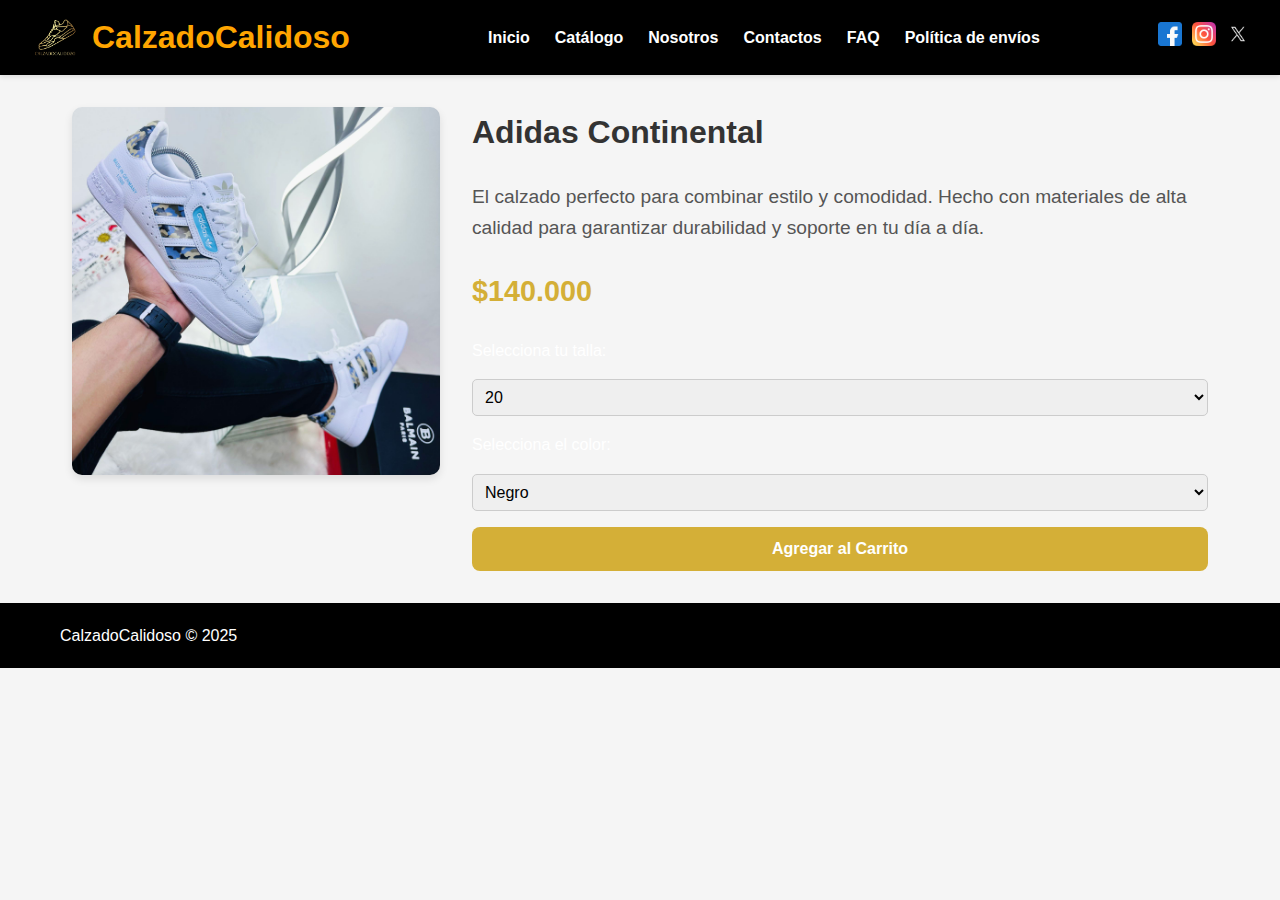
==== AdidasContinental.html @ f5aef83b "Add files via upload" ====
<!DOCTYPE html>
<html lang="es">
<head>
    <meta charset="UTF-8">
    <meta name="viewport" content="width=device-width, initial-scale=1.0">
    <title>Adidas Continental - Detalles del Producto</title>
    <link rel="stylesheet" href="estilos_pagina_principal.css">
    <link rel="stylesheet" href="estilos_catalogo.css">
    <style>
        .producto-detalle {
            display: flex;
            flex-wrap: wrap;
            gap: 2rem;
            padding: 2rem;
            max-width: 1200px;
            margin: 0 auto;
        }

        .producto-detalle .imagen {
            flex: 1;
            max-width: 500px;
        }

        .producto-detalle .imagen img {
            width: 100%;
            border-radius: 10px;
            box-shadow: 0 4px 8px rgba(0, 0, 0, 0.1);
        }

        .producto-detalle .info {
            flex: 2;
            display: flex;
            flex-direction: column;
            justify-content: center;
            gap: 1.5rem;
        }

        .producto-detalle .info h1 {
            font-size: 2rem;
            color: #333;
        }

        .producto-detalle .info p {
            font-size: 1.2rem;
            color: #555;
        }

        .producto-detalle .info .precio {
            font-size: 1.8rem;
            font-weight: bold;
            color: #d4af37;
        }

        .producto-detalle .info .botones {
            display: flex;
            flex-direction: column;
            gap: 1rem;
        }

        .producto-detalle .info .botones button {
            padding: 0.8rem 1.5rem;
            font-size: 1rem;
            font-weight: bold;
            color: white;
            background-color: #1E3A8A;
            border: none;
            border-radius: 8px;
            cursor: pointer;
            transition: background-color 0.3s ease;
        }

        .producto-detalle .info .botones button:hover {
            background-color: #142c71;
        }

        .producto-detalle .info .botones .carrito {
            background-color: #d4af37;
        }

        .producto-detalle .info .botones .carrito:hover {
            background-color: #c89e35;
        }

        .producto-detalle .info select {
            padding: 0.5rem;
            font-size: 1rem;
            border: 1px solid #ccc;
            border-radius: 5px;
        }
    </style>
</head>
<body>

<!-- Navbar -->
<header class="navbar">
    <div class="navbar-logo">
        <img src="logo.png" alt="Logo de la Tienda">
        <span>CalzadoCalidoso</span>
    </div>
    <ul class="navbar-menu">
        <li><a href="index.html">Inicio</a></li>
        <li><a href="catalogo.html">Catálogo</a></li>
        <li><a href="#">Nosotros</a></li>
        <li><a href="contacto.html">Contactos</a></li>
        <li><a href="#">FAQ</a></li>
        <li><a href="#">Política de envíos</a></li>
    </ul>
    <div class="navbar-icons">
        <a href="https://www.facebook.com/"><img src="facebook.png" alt="Facebook"></a>
        <a href="https://www.instagram.com/"><img src="instagram.png" alt="Instagram"></a>
        <a href="https://www.x.com/"><img src="X.png" alt="Twitter"></a>
    </div>
</header>

<!-- Detalles del Producto -->
<main>
    <section class="producto-detalle">
        <div class="imagen">
            <img src="AdidasContinental.jpeg" alt="Adidas Continental">
        </div>
        <div class="info">
            <h1>Adidas Continental</h1>
            <p>El calzado perfecto para combinar estilo y comodidad. Hecho con materiales de alta calidad para garantizar durabilidad y soporte en tu día a día.</p>
            <p class="precio">$140.000</p>

            <div class="botones">
                <label for="talla">Selecciona tu talla:</label>
                <select id="talla">
                    <option value="20">20</option>
                    <option value="22">22</option>
                    <option value="24">24</option>
                    <option value="26">26</option>
                    <option value="28">28</option>
                    <option value="30">30</option>
                    <option value="32">32</option>
                    <option value="34">34</option>
                    <option value="36">36</option>
                    <option value="38">38</option>
                    <option value="40">40</option>
                    <option value="42">42</option>
                </select>

                <label for="color">Selecciona el color:</label>
                <select id="color">
                    <option value="negro">Negro</option>
                    <option value="rojo">Rojo</option>
                    <option value="blanco">Blanco</option>
                </select>

                <button class="carrito">Agregar al Carrito</button>
            </div>
        </div>
    </section>
</main>

<!-- Footer -->
<footer>
    <div class="footer-container">
        <p>CalzadoCalidoso &copy; 2025</p>
    </div>
</footer>

</body>
</html>
---- estilos_pagina_principal.css ----
/* General Styles */
* {
    margin: 0;
    padding: 0;
    box-sizing: border-box;
}

body {
    font-family: 'Montserrat', sans-serif;
    line-height: 1.6;
    color: #333;
    background-color: #f5f5f5;
}

/* Navbar Styles */
.navbar {
    display: flex;
    justify-content: space-between;
    align-items: center;
    background-color: #000000;
    color: white;
    padding: 10px 20px;
}

.navbar-logo {
    display: flex;
    align-items: center;
    gap: 10px;
    font-size: 1.8em;
    font-weight: 600;
    color: white;
}

.navbar-logo img {
    width: 40px;
    height: 40px;
}

.navbar-logo span {
    color: orange;
}

.navbar-menu {
    list-style: none;
    display: flex;
    gap: 30px;
    margin-left: 20px;
}

.navbar-menu li a {
    text-decoration: none;
    color: white;
    font-weight: 600;
    transition: color 0.3s ease;
}

.navbar-menu li a:hover {
    color: orange;
}

.navbar-icons {
    display: flex;
    align-items: center;
    gap: 10px;
}

.navbar-icons img {
    width: 24px;
    height: 24px;
}

.cart-icon {
    position: relative;
}

.cart-count {
    position: absolute;
    top: -8px;
    right: -8px;
    background-color: red;
    color: white;
    font-size: 0.8em;
    font-weight: 600;
    width: 18px;
    height: 18px;
    border-radius: 50%;
    display: flex;
    justify-content: center;
    align-items: center;
}

/* Banner Styles con GIF de fondo */
.banner {
    background-image: url(banner-gif.gif); /* Cambia la ruta con la ubicación de tu GIF */
    background-size: cover; /* Asegura que el GIF cubra todo el área disponible del banner */
    background-position: center; /* Centra el GIF en el banner */
    height: 60vh; /* Puedes ajustar el tamaño del banner según lo necesites */
    display: flex;
    justify-content: center;
    align-items: center;
    text-align: center;
    color: white;
    padding: 20px;
    position: relative;
}

.banner::before {
    content: '';
    position: absolute;
    top: 0;
    left: 0;
    width: 100%;
    height: 100%;
    background: rgba(0, 0, 0, 0.5); /* Fondo oscuro para dar contraste al texto */
    z-index: 1;
}

.banner-content {
    position: relative;
    z-index: 2;
}

.banner h1 {
    font-size: 3em;
    margin-bottom: 20px;
}

.banner p {
    font-size: 1.2em;
    margin-bottom: 20px;
}

.banner .btn {
    display: inline-block;
    padding: 10px 20px;
    font-size: 1em;
    font-weight: 600;
    color: white;
    background-color: orange;
    border: none;
    border-radius: 5px;
    text-decoration: none;
    transition: background-color 0.3s ease;
}

.banner .btn:hover {
    background-color: red;
}

/* Barra de productos más vendidos */
.best-sellers {
    margin: 20px 0;
    padding: 20px;
    text-align: center;
    background-color: #f9f9f9; /* Fondo claro para la barra */
    border-radius: 10px;
    box-shadow: 0 4px 6px rgba(0, 0, 0, 0.1);
}

.best-sellers h2 {
    font-size: 2em;
    color: #333;
    margin-bottom: 20px;
}

/* Contenedor de los productos */
.product-slider {
    display: flex;
    gap: 20px;
    justify-content: flex-start;  /* Para alinear los productos al inicio */
    overflow-x: auto;
    padding: 10px 0;
    scroll-behavior: smooth; /* Suaviza el desplazamiento */
}

/* Producto individual */
.product-item {
    flex: 0 0 auto;
    width: 250px;  /* Aumentamos el tamaño */
    text-align: center;
    transition: transform 0.3s ease;
    background-color: #fff;  /* Fondo blanco para que destaque */
    border-radius: 10px;
    box-shadow: 0 4px 8px rgba(0, 0, 0, 0.1);
}

/* Imagen del producto */
.product-item img {
    width: 100%;
    height: 220px; /* Fija una altura para la imagen */
    object-fit: cover;  /* Ajusta la imagen para cubrir el contenedor sin distorsión */
    border-radius: 10px 10px 0 0;  /* Bordes redondeados arriba */
}

/* Texto del producto */
.product-item p {
    font-size: 1.1em;
    font-weight: bold;
    color: #333;
    margin-top: 10px;
}

.product-item:hover {
    transform: scale(1.05);  /* Efecto al pasar el mouse */
}

/* Barra de desplazamiento personalizada */
.product-slider::-webkit-scrollbar {
    height: 8px;
}

.product-slider::-webkit-scrollbar-thumb {
    background-color: #333;
    border-radius: 5px;
}

.product-slider::-webkit-scrollbar-track {
    background-color: #f0f0f0;
}


/* Estilo de la sección sobre la tienda */
.about-store {
    display: flex;
    justify-content: space-between;
    align-items: center;
    padding: 40px;
    background-color: #f5f5f5;
    margin-top: 30px;
}

.about-store-img img {
    width: 100%;
    max-width: 500px;
    height: auto;
    border-radius: 10px;
}

.about-store-text {
    max-width: 500px;
    margin-left: 30px;
}

.about-store-text h2 {
    font-size: 2.5em;
    color: #333;
    margin-bottom: 20px;
}

.about-store-text p {
    font-size: 1.1em;
    color: #555;
    line-height: 1.6;
}

/* Estilo de la sección del video (tipo Reel de Instagram) */
.store-video {
    text-align: center;
    padding: 40px;
    background-color: #fff;
    margin-top: 40px;
}

.store-video h2 {
    font-size: 2.5em;
    color: #333;
    margin-bottom: 20px;
}

.video-container iframe, 
.video-container video {
    width: 100%;
    max-width: 360px;  /* Tamaño máximo de ancho para mantener la relación 9:16 */
    height: 640px;     /* Altura adecuada para un video tipo Reel */
    border-radius: 10px;
}


/* Footer Styles */
footer {
    background-color: #000000;
    color: white;
    padding: 20px 0;
    text-align: center;
}

.footer-container {
    display: flex;
    flex-wrap: wrap;
    justify-content: space-between;
    align-items: center;
    max-width: 1200px;
    margin: 0 auto;
    padding: 0 20px;
}

.footer-logo {
    font-size: 1.5em;
    font-weight: 600;
    margin-bottom: 10px;
}

.footer-logo span {
    color: orange;
}

.footer-menu {
    list-style: none;
    display: flex;
    gap: 20px;
    flex-wrap: wrap;
}

.footer-menu li a {
    text-decoration: none;
    color: white;
    font-size: 0.9em;
    transition: color 0.3s ease;
}

.footer-menu li a:hover {
    color: orange;
}

.footer-contact {
    font-size: 0.9em;
}

.footer-socials a img {
    width: 24px;
    height: 24px;
    margin: 0 5px;
}
/* Catálogo */
.catalog {
    padding: 20px;
    text-align: center;
}

.filters {
    margin-bottom: 20px;
}

.filters label {
    margin-right: 10px;
}

.products {
    display: flex;
    justify-content: space-around;
    flex-wrap: wrap;
}

.product {
    width: 200px;
    margin: 15px;
    padding: 10px;
    background-color: #fff;
    border: 1px solid #ddd;
    text-align: center;
}

.product img {
    width: 100%;
    height: auto;
}

.add-to-cart {
    padding: 10px 15px;
    background-color: orange;
    color: white;
    border: none;
    cursor: pointer;
    margin-top: 10px;
}

.add-to-cart:hover {
    background-color: red;
}

/* Carrito */
.cart-container {
    position: fixed;
    top: 10px;
    right: 20px;
}

.cart-modal {
    position: fixed;
    top: 0;
    left: 0;
    width: 100%;
    height: 100%;
    background-color: rgba(0, 0, 0, 0.7);
    display: none;
    justify-content: center;
    align-items: center;
}

.cart-modal-content {
    background-color: white;
    padding: 20px;
    border-radius: 10px;
    text-align: center;
    position: relative;
    width: 80%;
    max-width: 500px;
}

.close {
    position: absolute;
    top: 10px;
    right: 10px;
    font-size: 30px;
    cursor: pointer;
}
/* Botón flotante del carrito */
.floating-cart {
    position: fixed;
    bottom: 20px;
    right: 20px;
    width: 60px;
    height: 60px;
    background-color: #f39c12;
    border-radius: 50%;
    box-shadow: 0 4px 8px rgba(0, 0, 0, 0.2);
    display: flex;
    align-items: center;
    justify-content: center;
    cursor: pointer;
    z-index: 1000;
}

.floating-cart img {
    width: 40px;
    height: 40px;
}

.floating-cart #cart-count {
    position: absolute;
    top: 5px;
    right: 5px;
    background-color: red;
    color: white;
    font-size: 12px;
    font-weight: bold;
    width: 20px;
    height: 20px;
    border-radius: 50%;
    display: flex;
    align-items: center;
    justify-content: center;
}

/* Contenedor del carrito */
.cart-container {
    position: fixed;
    bottom: 100px;
    right: 20px;
    width: 300px;
    background-color: white;
    border-radius: 8px;
    box-shadow: 0 4px 8px rgba(0, 0, 0, 0.2);
    z-index: 999;
    padding: 15px;
    display: flex;
    flex-direction: column;
    gap: 10px;
}

.cart-container.hidden {
    display: none;
}

.cart-container h2 {
    font-size: 18px;
    margin-bottom: 10px;
}

.cart-items {
    list-style: none;
    padding: 0;
    margin: 0;
    max-height: 200px;
    overflow-y: auto;
    border-top: 1px solid #ccc;
    border-bottom: 1px solid #ccc;
    padding-top: 10px;
    padding-bottom: 10px;
}

.cart-items li {
    display: flex;
    justify-content: space-between;
    margin-bottom: 8px;
    font-size: 14px;
}

.cart-total {
    font-size: 16px;
    font-weight: bold;
    text-align: right;
}

.btn {
    padding: 10px;
    background-color: #27ae60;
    color: white;
    border: none;
    border-radius: 5px;
    cursor: pointer;
    text-align: center;
}

.btn:hover {
    background-color: #219150;
}


/* Estilos para la página de contacto */
.contact-section {
    padding: 40px;
    background-color: #f5f5f5;
    margin-top: 30px;
}

.contact-container {
    max-width: 800px;
    margin: 0 auto;
    background-color: white;
    border-radius: 10px;
    padding: 20px;
    box-shadow: 0 4px 6px rgba(0, 0, 0, 0.1);
}

.contact-container h1 {
    font-size: 2.5em;
    color: #333;
    margin-bottom: 20px;
}

.contact-container p {
    font-size: 1.2em;
    color: #555;
    margin-bottom: 30px;
}

.contact-form .form-group {
    margin-bottom: 20px;
}

.contact-form label {
    display: block;
    font-size: 1em;
    color: #333;
    margin-bottom: 5px;
}

.contact-form input, .contact-form textarea {
    width: 100%;
    padding: 10px;
    font-size: 1em;
    border: 1px solid #ccc;
    border-radius: 5px;
}

.contact-form textarea {
    resize: vertical;
}

.contact-form button {
    padding: 10px 20px;
    background-color: orange;
    color: white;
    border: none;
    border-radius: 5px;
    cursor: pointer;
    font-size: 1.1em;
}

.contact-form button:hover {
    background-color: red;
}

/* Información de contacto */
.contact-info {
    margin-top: 40px;
    padding: 20px;
    background-color: #fff;
    border-radius: 10px;
    box-shadow: 0 4px 6px rgba(0, 0, 0, 0.1);
}

.contact-info h2 {
    font-size: 2em;
    color: #333;
    margin-bottom: 20px;
}

.contact-info ul {
    list-style: none;
    padding: 0;
}

.contact-info li {
    font-size: 1.1em;
    margin-bottom: 10px;
    color: #555;
}
---- estilos_catalogo.css ----
/* General Styles */
* {
    margin: 0;
    padding: 0;
    box-sizing: border-box;
}

body {
    font-family: 'Montserrat', sans-serif;
    background-color: #f5f5f5; /* Gris claro para el fondo */
    color: #ffffff; /* blanco para el texto */
    line-height: 1.6;
}

/* Navbar Styles */
.navbar {
    display: flex;
    justify-content: space-between;
    align-items: center;
    background-color: #000000; /* Negro para la barra de navegación */
    color: #fff;
    padding: 12px 30px; /* Más espacio para hacerlo más elegante */
    box-shadow: 0 2px 5px rgba(0, 0, 0, 0.1); /* Sombra suave para la navbar */
}

.navbar-logo {
    display: flex;
    align-items: center;
    gap: 12px;
    font-size: 2em;
    font-weight: 700; /* Negrita para el logo */
}

.navbar-logo img {
    width: 50px;
    height: 50px;
}

/* Navbar Menu */
.navbar-menu {
    display: flex;
    gap: 25px;
}

.navbar-menu a {
    color: #fff;
    text-decoration: none;
    font-weight: 600; /* Un poco más grueso para mayor claridad */
    transition: color 0.3s ease;
}

.navbar-menu a:hover {
    color: #FFA500; /* Naranja al pasar el cursor */
}

/* Floating Cart Styles */
.floating-cart {
    position: fixed;
    bottom: 20px;
    right: 20px;
    width: 65px; /* Un poco más grande para más visibilidad */
    height: 65px;
    background-color: #FFA500; /* Naranja para el carrito flotante */
    border-radius: 50%;
    box-shadow: 0 6px 15px rgba(0, 0, 0, 0.15); /* Sombra más suave */
    display: flex;
    align-items: center;
    justify-content: center;
    cursor: pointer;
    z-index: 1000;
    transition: transform 0.3s ease; /* Animación para un toque dinámico */
}

.floating-cart:hover {
    transform: scale(1.05); /* Efecto de aumentar el tamaño al pasar el cursor */
}

.floating-cart img {
    width: 45px;
    height: 45px;
}

.floating-cart #cart-count {
    position: absolute;
    top: 5px;
    right: 5px;
    background-color: red;
    color: white;
    font-size: 12px;
    font-weight: bold;
    width: 20px;
    height: 20px;
    border-radius: 50%;
    display: flex;
    align-items: center;
    justify-content: center;
}

/* Cart Container Styles */
.cart-container {
    position: fixed;
    bottom: 100px;
    right: 20px;
    width: 320px; /* Un poco más grande para más espacio */
    background-color: white;
    border-radius: 10px;
    box-shadow: 0 4px 12px rgba(0, 0, 0, 0.15); /* Sombra más difusa */
    z-index: 999;
    padding: 20px;
    display: none;
    flex-direction: column;
    gap: 15px;
    transition: all 0.3s ease;
}

.cart-container.hidden {
    display: none;
}

.cart-container h2 {
    font-size: 20px;
    margin-bottom: 12px;
    color: #000;
    font-weight: 700;
}

.cart-items {
    list-style: none;
    padding: 0;
    margin: 0;
    max-height: 200px;
    overflow-y: auto;
    border-top: 1px solid #e1e1e1;
    border-bottom: 1px solid #e1e1e1;
    padding-top: 12px;
    padding-bottom: 12px;
}

.cart-items li {
    display: flex;
    justify-content: space-between;
    margin-bottom: 10px;
    font-size: 15px;
}

.cart-total {
    font-size: 18px;
    font-weight: bold;
    text-align: right;
}

.btn {
    padding: 12px;
    background-color: #FFA500; /* Naranja */
    color: white;
    border: none;
    border-radius: 6px;
    cursor: pointer;
    text-align: center;
    font-size: 16px;
    transition: background-color 0.3s ease;
}

.btn:hover {
    background-color: #e68900; /* Naranja más oscuro al pasar el cursor */
}

/* Main Catalog Container */
.catalogo-container {
    display: flex;
    gap: 1.5rem;
    padding: 20px;
}

/* Filters */
.filtros {
    flex: 1;
    background: #020202;
    padding: 1.5rem;
    color: white;
    border-radius: 10px;
    box-shadow: 0 2px 5px rgba(0, 0, 0, 0.1); /* Sombra para darle profundidad */
}

.filtros h3 {
    font-size: 20px;
    border-bottom: 2px solid #444;
    padding-bottom: 0.6rem;
    margin-bottom: 1.2rem;
    font-weight: 600;
}

.filtros ul {
    list-style: none;
    padding: 0;
}

.filtros ul li {
    margin-bottom: 12px;
}

.filtro-precio {
    margin-top: 1.5rem;
}

.filtro-precio label {
    display: block;
    margin-bottom: 8px;
}

.filtro-precio .precio-inputs input {
    width: 45%;
    padding: 8px;
    margin-right: 5%;
    border: 1px solid #444;
    border-radius: 6px;
    background: #292929;
    color: white;
    transition: background 0.3s ease;
}

.filtro-precio .precio-inputs input:hover {
    background: #444444;
}

.aplicar-filtros {
    margin-top: 20px;
    background-color: #1E3A8A;
    color: white;
    padding: 12px;
    border: none;
    border-radius: 6px;
    cursor: pointer;
    font-size: 16px;
    transition: background-color 0.3s ease;
}

.aplicar-filtros:hover {
    background-color: #142c71;
}

/* Products Section */
.productos {
    flex: 3;
}

.productos h2 {
    font-size: 1.7rem;
    margin-bottom: 1.2rem;
    font-weight: 700;
}

.grid-productos {
    display: grid;
    grid-template-columns: repeat(auto-fit, minmax(250px, 1fr));
    gap: 2rem;
    padding: 20px;
}

.producto {
    background: #fff;
    padding: 1.2rem;
    border-radius: 10px;
    text-align: center;
    transition: transform 0.3s, box-shadow 0.3s;
    box-shadow: 0px 6px 12px rgba(0, 0, 0, 0.1);
    border: 1px solid #e1e1e1;
    cursor: pointer;
}

.producto:hover {
    transform: translateY(-8px);
    box-shadow: 0 6px 15px rgba(0, 0, 0, 0.15);
}

.producto img {
    max-width: 100%;
    border-radius: 10px;
    margin-bottom: 1.5rem;
}

.producto h4 {
    font-size: 18px;
    margin-bottom: 0.8rem;
    font-weight: 600;
    background-color: rgba(0, 0, 0, 0.6); /* Fondo oscuro semi-transparente */
    color: white; /* Texto blanco para contraste */
    padding: 8px;
    border-radius: 6px;
}

.producto p {
    color: #1E3A8A; /* Azul oscuro */
    font-weight: bold;
    margin-bottom: 1.2rem;
}

/* Estilos para los iconos de colores */
.product-icons {
    margin-top: 10px;
}

.color-icon {
    display: inline-block;
    width: 22px;
    height: 22px;
    border-radius: 50%;
    margin-right: 8px;
    cursor: pointer;
}

.available-sizes {
    font-size: 15px;
    color: #333333;
    margin-top: 12px;
}

/* Hacer toda la tarjeta clickeable */
.product-link {
    display: block;
    text-decoration: none;
    color: inherit;
}

.productos .producto {
    display: inline-block;
    width: 100%;
    margin-bottom: 1.8rem;
    text-align: center;
    background-color: #000000;
    padding: 22px;
    border-radius: 12px;
    box-shadow: 0 4px 10px rgba(0, 0, 0, 0.15);
    transition: all 0.3s ease;
    border: 1px solid #e1e1e1;
}

.productos .producto:hover {
    transform: translateY(-8px);
    box-shadow: 0 6px 15px rgba(0, 0, 0, 0.2);
}

.productos .producto img {
    width: 100%;
    height: auto;
    border-radius: 6px;
    margin-bottom: 12px;
}
/* Estilo del mensaje cuando no haya productos */
.no-products-message {
    background-color: #f8d7da;
    color: #721c24;
    padding: 10px;
    margin: 20px 0;
    border-radius: 5px;
    font-size: 16px;
    text-align: center;
}
/* Estilo para el mensaje de no productos */
.no-products-message {
    display: flex;
    flex-direction: column;
    align-items: center;
    justify-content: center;
    margin-top: 50px;
    padding: 20px;
    background-color: #f9f9f9;
    border: 2px dashed #ccc;
    border-radius: 10px;
    color: #555;
    text-align: center;
    font-family: 'Arial', sans-serif;
}

.no-results-image {
    width: 150px;
    height: auto;
    margin-bottom: 20px;
}

.no-results-text {
    font-size: 18px;
    margin-bottom: 15px;
    color: #333;
}

.reset-filters-btn {
    background-color: #ff6b6b;
    color: white;
    border: none;
    padding: 10px 20px;
    font-size: 16px;
    border-radius: 5px;
    cursor: pointer;
    transition: background-color 0.3s ease;
}

.reset-filters-btn:hover {
    background-color: #e55a5a;
}
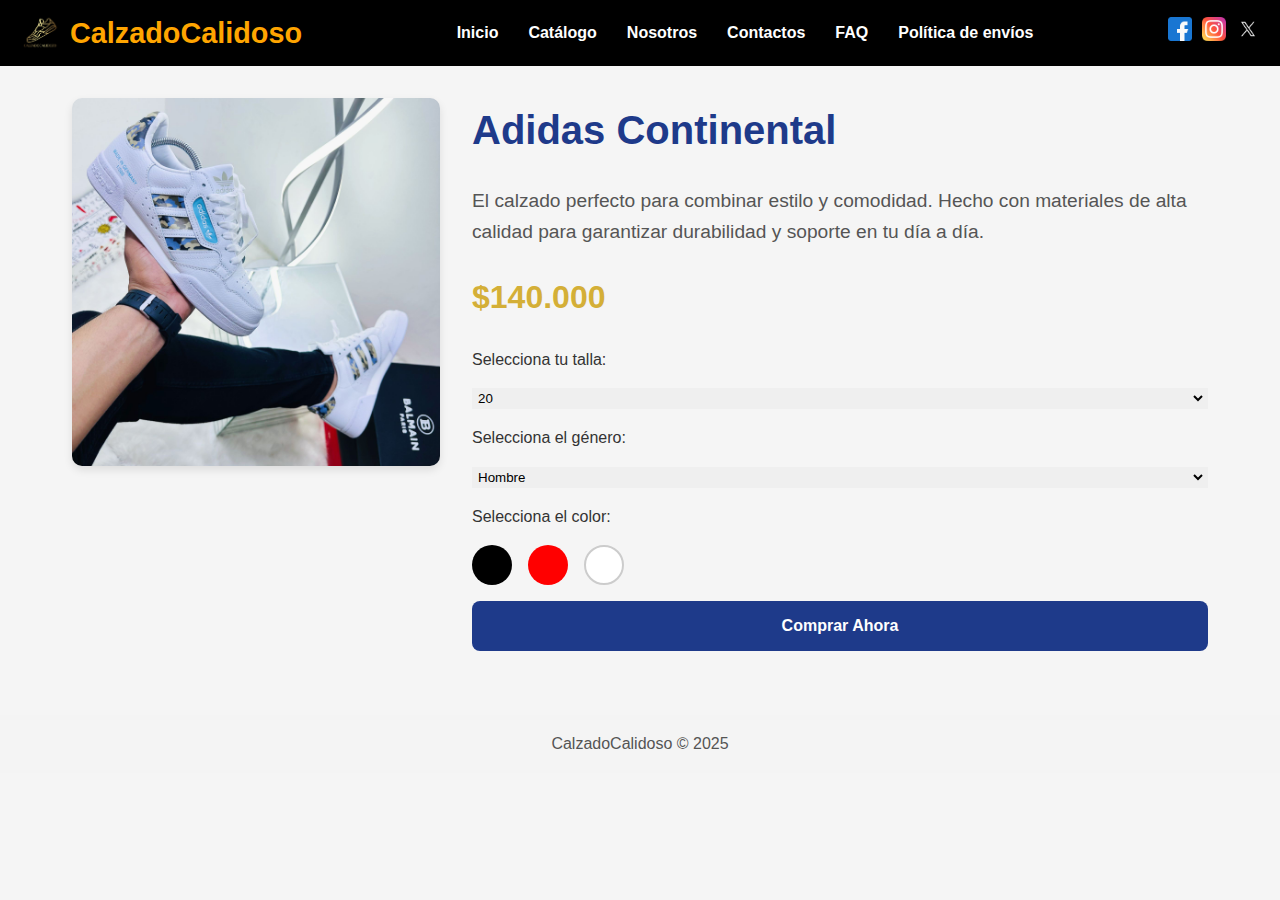
==== commit 31028276: "Update AdidasContinental.html" ====
--- a/AdidasContinental.html
+++ b/AdidasContinental.html
@@ -5,8 +5,8 @@
     <meta name="viewport" content="width=device-width, initial-scale=1.0">
     <title>Adidas Continental - Detalles del Producto</title>
     <link rel="stylesheet" href="estilos_pagina_principal.css">
-    <link rel="stylesheet" href="estilos_catalogo.css">
     <style>
+        /* Diseño principal del producto */
         .producto-detalle {
             display: flex;
             flex-wrap: wrap;
@@ -36,17 +36,18 @@
         }
 
         .producto-detalle .info h1 {
-            font-size: 2rem;
-            color: #333;
+            font-size: 2.5rem;
+            color: #1E3A8A;
         }
 
         .producto-detalle .info p {
             font-size: 1.2rem;
             color: #555;
+            line-height: 1.6;
         }
 
         .producto-detalle .info .precio {
-            font-size: 1.8rem;
+            font-size: 2rem;
             font-weight: bold;
             color: #d4af37;
         }
@@ -58,7 +59,7 @@
         }
 
         .producto-detalle .info .botones button {
-            padding: 0.8rem 1.5rem;
+            padding: 1rem 1.5rem;
             font-size: 1rem;
             font-weight: bold;
             color: white;
@@ -73,21 +74,92 @@
             background-color: #142c71;
         }
 
-        .producto-detalle .info .botones .carrito {
-            background-color: #d4af37;
-        }
-
-        .producto-detalle .info .botones .carrito:hover {
-            background-color: #c89e35;
-        }
-
-        .producto-detalle .info select {
-            padding: 0.5rem;
-            font-size: 1rem;
-            border: 1px solid #ccc;
-            border-radius: 5px;
+        /* Estilo uniforme de selección */
+        .producto-detalle .info select,
+        .color-options .color {
+            border: 2px solid transparent;
+            transition: border-color 0.3s ease, box-shadow 0.3s ease;
+        }
+
+        .producto-detalle .info select.selected,
+        .color-options .color.selected {
+            border-color: #1E3A8A;
+            box-shadow: 0 0 8px rgba(30, 58, 138, 0.5);
+        }
+
+        .color-options {
+            display: flex;
+            gap: 1rem;
+        }
+
+        .color-options .color {
+            width: 40px;
+            height: 40px;
+            border-radius: 50%;
+            cursor: pointer;
+        }
+
+        .color-options .color[data-color="blanco"] {
+            background-color: white;
+            border: 2px solid #ccc;
+            position: relative;
+        }
+
+        .color-options .color[data-color="blanco"]::after {
+            content: "";
+            position: absolute;
+            top: 50%;
+            left: 50%;
+            transform: translate(-50%, -50%);
+            width: 30px;
+            height: 30px;
+            background-color: #666;
+            border-radius: 50%;
+            z-index: -1;
+        }
+
+        footer {
+            text-align: center;
+            padding: 1rem;
+            background-color: #f4f4f4;
+            color: #555;
+            margin-top: 2rem;
+        }
+
+        footer p {
+            margin: 0;
         }
     </style>
+    <script>
+        document.addEventListener("DOMContentLoaded", () => {
+            // Función básica para simular agregar al carrito
+            const comprarBtn = document.querySelector("button");
+            comprarBtn.addEventListener("click", () => {
+                const talla = document.getElementById("talla").value;
+                const color = document.querySelector(".color.selected")?.dataset.color || "sin seleccionar";
+                const genero = document.getElementById("genero").value;
+                alert(`Producto agregado:\nTalla: ${talla}\nColor: ${color}\nGénero: ${genero}`);
+            });
+
+            // Selección de color con contorno uniforme
+            const colores = document.querySelectorAll(".color");
+            colores.forEach(color => {
+                color.addEventListener("click", () => {
+                    colores.forEach(c => c.classList.remove("selected"));
+                    color.classList.add("selected");
+                });
+            });
+
+            // Selección de talla y género con contorno uniforme
+            const selects = document.querySelectorAll("select");
+            selects.forEach(select => {
+                select.addEventListener("change", () => {
+                    selects.forEach(s => s.classList.remove("selected"));
+                    select.classList.add("selected");
+                });
+            });
+        });
+    </script>
 </head>
 <body>
 
@@ -112,6 +184,7 @@
     </div>
 </header>
 
+
 <!-- Detalles del Producto -->
 <main>
     <section class="producto-detalle">
@@ -140,14 +213,20 @@
                     <option value="42">42</option>
                 </select>
 
+                <label for="genero">Selecciona el género:</label>
+                <select id="genero">
+                    <option value="hombre">Hombre</option>
+                    <option value="mujer">Mujer</option>
+                </select>
+
                 <label for="color">Selecciona el color:</label>
-                <select id="color">
-                    <option value="negro">Negro</option>
-                    <option value="rojo">Rojo</option>
-                    <option value="blanco">Blanco</option>
-                </select>
-
-                <button class="carrito">Agregar al Carrito</button>
+                <div class="color-options">
+                    <div class="color" data-color="negro" style="background-color: black;"></div>
+                    <div class="color" data-color="rojo" style="background-color: red;"></div>
+                    <div class="color" data-color="blanco" style="background-color: white;"></div>
+                </div>
+
+                <button>Comprar Ahora</button>
             </div>
         </div>
     </section>
@@ -155,9 +234,7 @@
 
 <!-- Footer -->
 <footer>
-    <div class="footer-container">
-        <p>CalzadoCalidoso &copy; 2025</p>
-    </div>
+    <p>CalzadoCalidoso &copy; 2025</p>
 </footer>
 
 </body>
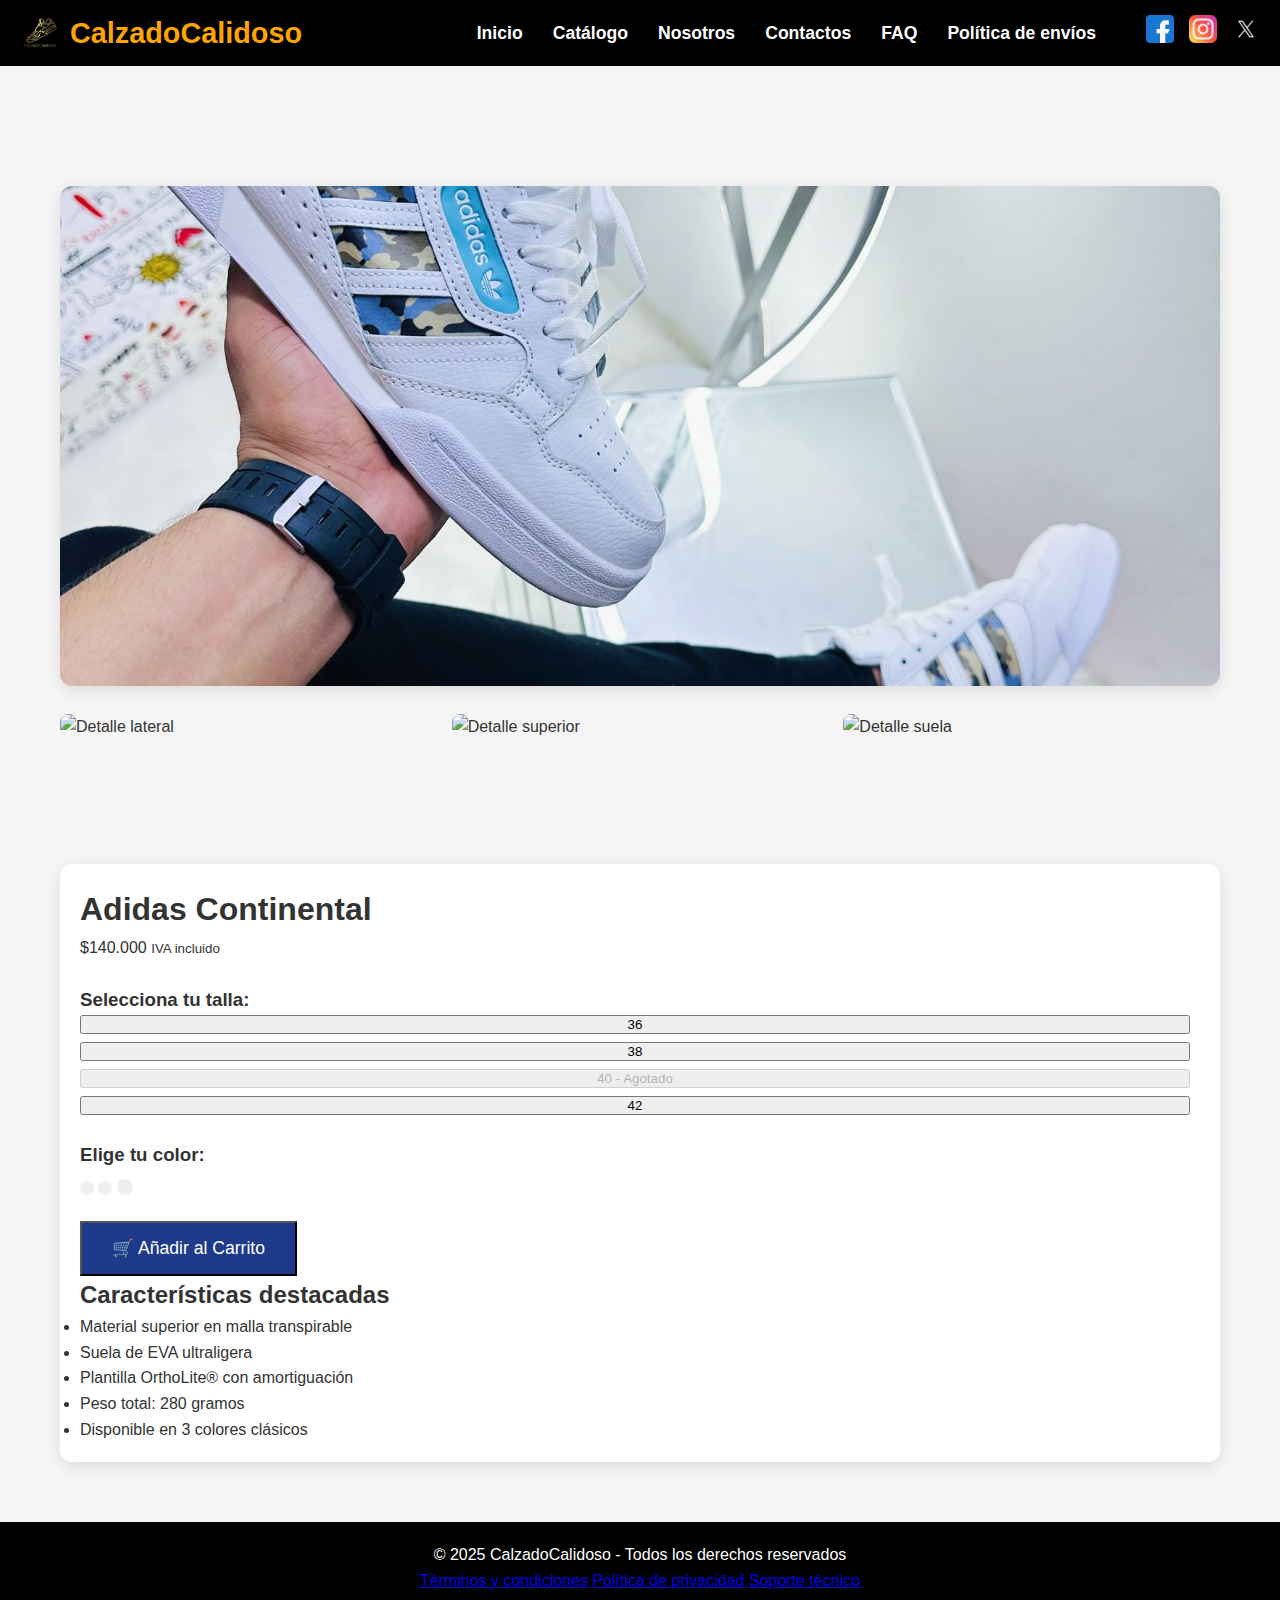
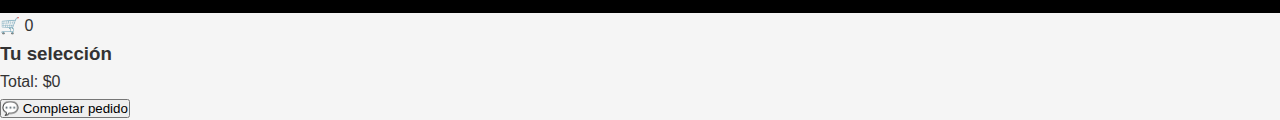
==== commit edd4fd3f: "Update AdidasContinental.html" ====
--- a/AdidasContinental.html
+++ b/AdidasContinental.html
@@ -5,237 +5,232 @@
     <meta name="viewport" content="width=device-width, initial-scale=1.0">
     <title>Adidas Continental - Detalles del Producto</title>
     <link rel="stylesheet" href="estilos_pagina_principal.css">
+    <link rel="stylesheet" href="estilos_catalogo.css">
     <style>
-        /* Diseño principal del producto */
+        /* Estilos adicionales específicos para esta página */
         .producto-detalle {
-            display: flex;
-            flex-wrap: wrap;
-            gap: 2rem;
-            padding: 2rem;
+            margin: 100px auto 40px;
             max-width: 1200px;
-            margin: 0 auto;
-        }
-
-        .producto-detalle .imagen {
-            flex: 1;
-            max-width: 500px;
-        }
-
-        .producto-detalle .imagen img {
+            padding: 20px;
+        }
+
+        .producto-galeria {
+            display: grid;
+            gap: 20px;
+        }
+
+        .imagen-principal img {
             width: 100%;
-            border-radius: 10px;
-            box-shadow: 0 4px 8px rgba(0, 0, 0, 0.1);
-        }
-
-        .producto-detalle .info {
-            flex: 2;
+            height: 500px;
+            object-fit: cover;
+            border-radius: 12px;
+            box-shadow: 0 4px 15px rgba(0,0,0,0.1);
+        }
+
+        .thumbnails {
+            display: grid;
+            grid-template-columns: repeat(3, 1fr);
+            gap: 15px;
+        }
+
+        .thumbnails img {
+            width: 100%;
+            height: 120px;
+            object-fit: cover;
+            border-radius: 8px;
+            cursor: pointer;
+            transition: transform 0.3s ease;
+        }
+
+        .thumbnails img:hover {
+            transform: scale(1.05);
+        }
+
+        .producto-info {
+            margin-top: 30px;
+            padding: 20px;
+            background: #ffffff;
+            border-radius: 12px;
+            box-shadow: 0 4px 15px rgba(0,0,0,0.1);
+        }
+
+        .selectores {
+            display: grid;
+            gap: 25px;
+            margin: 25px 0;
+        }
+
+        .talla-lista {
             display: flex;
             flex-direction: column;
-            justify-content: center;
-            gap: 1.5rem;
-        }
-
-        .producto-detalle .info h1 {
-            font-size: 2.5rem;
-            color: #1E3A8A;
-        }
-
-        .producto-detalle .info p {
-            font-size: 1.2rem;
-            color: #555;
-            line-height: 1.6;
-        }
-
-        .producto-detalle .info .precio {
-            font-size: 2rem;
-            font-weight: bold;
-            color: #d4af37;
-        }
-
-        .producto-detalle .info .botones {
-            display: flex;
-            flex-direction: column;
-            gap: 1rem;
-        }
-
-        .producto-detalle .info .botones button {
-            padding: 1rem 1.5rem;
-            font-size: 1rem;
-            font-weight: bold;
+            gap: 8px;
+            max-height: 250px;
+            overflow-y: auto;
+            padding-right: 10px;
+        }
+
+        .color-btn {
+            padding: 5px;
+            border: 2px solid transparent;
+            border-radius: 50%;
+            transition: all 0.3s ease;
+        }
+
+        .color-btn.selected {
+            border-color: #1E3A8A;
+            transform: scale(1.1);
+        }
+
+        .btn-carrito {
+            background: #1E3A8A;
             color: white;
-            background-color: #1E3A8A;
-            border: none;
-            border-radius: 8px;
-            cursor: pointer;
-            transition: background-color 0.3s ease;
-        }
-
-        .producto-detalle .info .botones button:hover {
-            background-color: #142c71;
-        }
-
-        /* Estilo uniforme de selección */
-        .producto-detalle .info select,
-        .color-options .color {
-            border: 2px solid transparent;
-            transition: border-color 0.3s ease, box-shadow 0.3s ease;
-        }
-
-        .producto-detalle .info select.selected,
-        .color-options .color.selected {
-            border-color: #1E3A8A;
-            box-shadow: 0 0 8px rgba(30, 58, 138, 0.5);
-        }
-
-        .color-options {
-            display: flex;
-            gap: 1rem;
-        }
-
-        .color-options .color {
-            width: 40px;
-            height: 40px;
-            border-radius: 50%;
-            cursor: pointer;
-        }
-
-        .color-options .color[data-color="blanco"] {
-            background-color: white;
-            border: 2px solid #ccc;
-            position: relative;
-        }
-
-        .color-options .color[data-color="blanco"]::after {
-            content: "";
-            position: absolute;
-            top: 50%;
-            left: 50%;
-            transform: translate(-50%, -50%);
-            width: 30px;
-            height: 30px;
-            background-color: #666;
-            border-radius: 50%;
-            z-index: -1;
-        }
-
-        footer {
-            text-align: center;
-            padding: 1rem;
-            background-color: #f4f4f4;
-            color: #555;
-            margin-top: 2rem;
-        }
-
-        footer p {
-            margin: 0;
+            padding: 15px 30px;
+            font-size: 1.1em;
+        }
+
+        .btn-carrito:hover {
+            background: #142c71;
         }
     </style>
-    <script>
-        document.addEventListener("DOMContentLoaded", () => {
-            // Función básica para simular agregar al carrito
-            const comprarBtn = document.querySelector("button");
-            comprarBtn.addEventListener("click", () => {
-                const talla = document.getElementById("talla").value;
-                const color = document.querySelector(".color.selected")?.dataset.color || "sin seleccionar";
-                const genero = document.getElementById("genero").value;
-                alert(`Producto agregado:\nTalla: ${talla}\nColor: ${color}\nGénero: ${genero}`);
-            });
-
-            // Selección de color con contorno uniforme
-            const colores = document.querySelectorAll(".color");
-            colores.forEach(color => {
-                color.addEventListener("click", () => {
-                    colores.forEach(c => c.classList.remove("selected"));
-                    color.classList.add("selected");
-                });
-            });
-
-            // Selección de talla y género con contorno uniforme
-            const selects = document.querySelectorAll("select");
-            selects.forEach(select => {
-                select.addEventListener("change", () => {
-                    selects.forEach(s => s.classList.remove("selected"));
-                    select.classList.add("selected");
-                });
-            });
-        });
-    </script>
 </head>
 <body>
 
-<!-- Navbar -->
+<!-- Navbar Actualizado -->
 <header class="navbar">
     <div class="navbar-logo">
-        <img src="logo.png" alt="Logo de la Tienda">
+        <img src="logo.png" alt="Logo CalzadoCalidoso">
         <span>CalzadoCalidoso</span>
     </div>
-    <ul class="navbar-menu">
+
+    <ul class="navbar-menu" id="navbar-menu">
         <li><a href="index.html">Inicio</a></li>
         <li><a href="catalogo.html">Catálogo</a></li>
         <li><a href="#">Nosotros</a></li>
         <li><a href="contacto.html">Contactos</a></li>
         <li><a href="#">FAQ</a></li>
         <li><a href="#">Política de envíos</a></li>
+        <li class="social-icons">
+            <a href="https://www.facebook.com/"><img src="facebook.png" alt="Facebook"></a>
+            <a href="https://www.instagram.com/"><img src="instagram.png" alt="Instagram"></a>
+            <a href="https://www.x.com/"><img src="X.png" alt="Twitter"></a>
+        </li>
     </ul>
-    <div class="navbar-icons">
-        <a href="https://www.facebook.com/"><img src="facebook.png" alt="Facebook"></a>
-        <a href="https://www.instagram.com/"><img src="instagram.png" alt="Instagram"></a>
-        <a href="https://www.x.com/"><img src="X.png" alt="Twitter"></a>
+
+    <div class="navbar-hamburger" id="hamburger-icon">
+        <div class="bar"></div>
+        <div class="bar"></div>
+        <div class="bar"></div>
     </div>
 </header>
 
-
-<!-- Detalles del Producto -->
-<main>
-    <section class="producto-detalle">
-        <div class="imagen">
+<!-- Contenido Principal -->
+<main class="producto-detalle">
+    <section class="producto-galeria">
+        <div class="imagen-principal">
             <img src="AdidasContinental.jpeg" alt="Adidas Continental">
         </div>
-        <div class="info">
-            <h1>Adidas Continental</h1>
-            <p>El calzado perfecto para combinar estilo y comodidad. Hecho con materiales de alta calidad para garantizar durabilidad y soporte en tu día a día.</p>
-            <p class="precio">$140.000</p>
-
-            <div class="botones">
-                <label for="talla">Selecciona tu talla:</label>
-                <select id="talla">
-                    <option value="20">20</option>
-                    <option value="22">22</option>
-                    <option value="24">24</option>
-                    <option value="26">26</option>
-                    <option value="28">28</option>
-                    <option value="30">30</option>
-                    <option value="32">32</option>
-                    <option value="34">34</option>
-                    <option value="36">36</option>
-                    <option value="38">38</option>
-                    <option value="40">40</option>
-                    <option value="42">42</option>
-                </select>
-
-                <label for="genero">Selecciona el género:</label>
-                <select id="genero">
-                    <option value="hombre">Hombre</option>
-                    <option value="mujer">Mujer</option>
-                </select>
-
-                <label for="color">Selecciona el color:</label>
-                <div class="color-options">
-                    <div class="color" data-color="negro" style="background-color: black;"></div>
-                    <div class="color" data-color="rojo" style="background-color: red;"></div>
-                    <div class="color" data-color="blanco" style="background-color: white;"></div>
+        <div class="thumbnails">
+            <img src="detalle1.jpg" alt="Detalle lateral">
+            <img src="detalle2.jpg" alt="Detalle superior">
+            <img src="detalle3.jpg" alt="Detalle suela">
+        </div>
+    </section>
+
+    <section class="producto-info">
+        <h1>Adidas Continental</h1>
+        <div class="precio">
+            <span>$140.000</span>
+            <small>IVA incluido</small>
+        </div>
+
+        <div class="selectores">
+            <div class="talla-selector">
+                <h3>Selecciona tu talla:</h3>
+                <div class="talla-lista">
+                    <button class="talla-item" data-talla="36">36</button>
+                    <button class="talla-item" data-talla="38">38</button>
+                    <button class="talla-item" data-talla="40" disabled>40 - Agotado</button>
+                    <button class="talla-item" data-talla="42">42</button>
                 </div>
-
-                <button>Comprar Ahora</button>
             </div>
-        </div>
+
+            <div class="color-selector">
+                <h3>Elige tu color:</h3>
+                <div class="colores">
+                    <button class="color-btn" data-color="negro">
+                        <div class="color-circle" style="background: #000"></div>
+                    </button>
+                    <button class="color-btn" data-color="rojo">
+                        <div class="color-circle" style="background: #FF0000"></div>
+                    </button>
+                    <button class="color-btn" data-color="blanco">
+                        <div class="color-circle" style="background: #FFF; border: 1px solid #eee"></div>
+                    </button>
+                </div>
+            </div>
+        </div>
+
+        <button class="btn-carrito" onclick="addToCart('Adidas Continental', 140000)">
+            🛒 Añadir al Carrito
+        </button>
+
+        <article class="descripcion">
+            <h2>Características destacadas</h2>
+            <ul>
+                <li>Material superior en malla transpirable</li>
+                <li>Suela de EVA ultraligera</li>
+                <li>Plantilla OrthoLite® con amortiguación</li>
+                <li>Peso total: 280 gramos</li>
+                <li>Disponible en 3 colores clásicos</li>
+            </ul>
+        </article>
     </section>
 </main>
 
-<!-- Footer -->
-<footer>
-    <p>CalzadoCalidoso &copy; 2025</p>
+<footer class="site-footer">
+    <div class="footer-content">
+        <p>© 2025 CalzadoCalidoso - Todos los derechos reservados</p>
+        <nav>
+            <a href="#">Términos y condiciones</a>
+            <a href="#">Política de privacidad</a>
+            <a href="#">Soporte técnico</a>
+        </nav>
+    </div>
 </footer>
 
+<!-- Carrito Flotante -->
+<div class="carrito-flotante">
+    <div class="carrito-icono" onclick="toggleCarrito()">
+        🛒
+        <span class="carrito-contador">0</span>
+    </div>
+    
+    <div class="carrito-contenido">
+        <h3>Tu selección</h3>
+        <div class="carrito-items"></div>
+        <div class="carrito-total">
+            Total: $<span>0</span>
+        </div>
+        <button class="btn-comprar" onclick="finalizarCompra()">💬 Completar pedido</button>
+    </div>
+</div>
+
+<script src="scripts.js"></script>
+<script>
+    // Inicialización de selectores
+    document.querySelectorAll('.talla-item:not([disabled])').forEach(btn => {
+        btn.addEventListener('click', function() {
+            document.querySelectorAll('.talla-item').forEach(t => t.classList.remove('selected'));
+            this.classList.add('selected');
+        });
+    });
+
+    document.querySelectorAll('.color-btn').forEach(btn => {
+        btn.addEventListener('click', function() {
+            document.querySelectorAll('.color-btn').forEach(c => c.classList.remove('selected'));
+            this.classList.add('selected');
+        });
+    });
+</script>
 </body>
 </html>
--- a/estilos_pagina_principal.css
+++ b/estilos_pagina_principal.css
@@ -1,4 +1,4 @@
-/* General Styles */
+/* Reset */
 * {
     margin: 0;
     padding: 0;
@@ -12,7 +12,7 @@
     background-color: #f5f5f5;
 }
 
-/* Navbar Styles */
+/* Navbar */
 .navbar {
     display: flex;
     justify-content: space-between;
@@ -40,17 +40,20 @@
     color: orange;
 }
 
+/* Menú de navegación (PC) */
 .navbar-menu {
     list-style: none;
     display: flex;
     gap: 30px;
     margin-left: 20px;
+    align-items: center; /* Centra verticalmente los elementos del menú */
 }
 
 .navbar-menu li a {
     text-decoration: none;
     color: white;
     font-weight: 600;
+    font-size: 1.1em; /* Agrandar el texto del menú en PC */
     transition: color 0.3s ease;
 }
 
@@ -58,43 +61,88 @@
     color: orange;
 }
 
-.navbar-icons {
-    display: flex;
-    align-items: center;
-    gap: 10px;
-}
-
-.navbar-icons img {
-    width: 24px;
-    height: 24px;
-}
-
-.cart-icon {
-    position: relative;
-}
-
-.cart-count {
-    position: absolute;
-    top: -8px;
-    right: -8px;
-    background-color: red;
-    color: white;
-    font-size: 0.8em;
-    font-weight: 600;
-    width: 18px;
-    height: 18px;
-    border-radius: 50%;
-    display: flex;
-    justify-content: center;
-    align-items: center;
-}
-
-/* Banner Styles con GIF de fondo */
+/* Íconos de redes sociales (PC) */
+.navbar-menu .social-icons {
+    display: flex;
+    gap: 15px;
+    margin-left: 20px; /* Mover ligeramente a la izquierda */
+}
+
+.navbar-menu .social-icons a {
+    display: inline-block;
+    transition: transform 0.3s ease;
+}
+
+.navbar-menu .social-icons a:hover {
+    transform: scale(1.1); /* Efecto de escala al pasar el mouse */
+}
+
+.navbar-menu .social-icons img {
+    width: 28px; /* Agrandar los íconos en PC */
+    height: 28px;
+}
+
+/* Estilos del ícono de hamburguesa */
+.navbar-hamburger {
+    display: none; /* Ocultar en pantallas grandes */
+    cursor: pointer;
+    flex-direction: column;
+    gap: 5px;
+}
+
+.navbar-hamburger .bar {
+    width: 30px;
+    height: 4px;
+    background-color: white;
+    border-radius: 5px;
+}
+
+/* Estilos para pantallas pequeñas (Tablet y móviles) */
+@media (max-width: 1024px) {
+    .navbar-hamburger {
+        display: flex; /* Mostrar el ícono de hamburguesa en Tablet y móviles */
+    }
+
+    .navbar-menu {
+        display: none; /* Ocultar el menú por defecto en Tablet y móviles */
+        flex-direction: column;
+        gap: 10px;
+        position: absolute;
+        top: 70px; /* Ajusta según la altura de tu navbar */
+        right: 10px;
+        background-color: rgba(0, 0, 0, 0.9); /* Fondo semi-transparente */
+        width: 200px; /* Ancho del menú */
+        padding: 15px;
+        border-radius: 5px;
+        box-shadow: 0 4px 6px rgba(0, 0, 0, 0.3);
+        z-index: 1000; /* Asegura que el menú esté por encima de otros elementos */
+    }
+
+    .navbar-menu.active {
+        display: flex; /* Mostrar el menú cuando tiene la clase 'active' */
+    }
+
+    .navbar-menu li a {
+        font-size: 1em; /* Tamaño de fuente para Tablet y móviles */
+    }
+
+    .navbar-menu .social-icons {
+        gap: 10px; /* Reduce el espacio entre íconos en móviles */
+        margin-left: 0; /* Eliminar el margen izquierdo en móviles */
+    }
+
+    .navbar-menu .social-icons img {
+        width: 24px; /* Tamaño de los íconos en móviles */
+        height: 24px;
+    }
+}
+
+/* Banner */
 .banner {
-    background-image: url(banner-gif.gif); /* Cambia la ruta con la ubicación de tu GIF */
-    background-size: cover; /* Asegura que el GIF cubra todo el área disponible del banner */
-    background-position: center; /* Centra el GIF en el banner */
-    height: 60vh; /* Puedes ajustar el tamaño del banner según lo necesites */
+    background-image: url(banner-gif.gif);
+    background-size: cover;
+    background-position: center;
+    height: 60vh;
     display: flex;
     justify-content: center;
     align-items: center;
@@ -111,7 +159,7 @@
     left: 0;
     width: 100%;
     height: 100%;
-    background: rgba(0, 0, 0, 0.5); /* Fondo oscuro para dar contraste al texto */
+    background: rgba(0, 0, 0, 0.5);
     z-index: 1;
 }
 
@@ -147,12 +195,38 @@
     background-color: red;
 }
 
-/* Barra de productos más vendidos */
+/* Ajustes del Banner para móviles */
+@media (max-width: 768px) {
+    .banner h1 {
+        font-size: 2em; /* Reduce el tamaño del título en móviles */
+    }
+
+    .banner p {
+        font-size: 1em; /* Reduce el tamaño del texto en móviles */
+    }
+
+    .banner .btn {
+        padding: 8px 16px; /* Reduce el tamaño del botón */
+        font-size: 0.9em;
+    }
+}
+
+@media (max-width: 480px) {
+    .banner h1 {
+        font-size: 1.8em; /* Reduce aún más el tamaño del título */
+    }
+
+    .banner p {
+        font-size: 0.9em; /* Reduce aún más el tamaño del texto */
+    }
+}
+
+/* Best Sellers */
 .best-sellers {
     margin: 20px 0;
     padding: 20px;
     text-align: center;
-    background-color: #f9f9f9; /* Fondo claro para la barra */
+    background-color: #f9f9f9;
     border-radius: 10px;
     box-shadow: 0 4px 6px rgba(0, 0, 0, 0.1);
 }
@@ -163,36 +237,33 @@
     margin-bottom: 20px;
 }
 
-/* Contenedor de los productos */
 .product-slider {
     display: flex;
     gap: 20px;
-    justify-content: flex-start;  /* Para alinear los productos al inicio */
+    justify-content: flex-start;
     overflow-x: auto;
     padding: 10px 0;
-    scroll-behavior: smooth; /* Suaviza el desplazamiento */
-}
-
-/* Producto individual */
+    scroll-behavior: smooth;
+}
+
+/* Product Item */
 .product-item {
     flex: 0 0 auto;
-    width: 250px;  /* Aumentamos el tamaño */
+    width: 250px;
     text-align: center;
     transition: transform 0.3s ease;
-    background-color: #fff;  /* Fondo blanco para que destaque */
+    background-color: #fff;
     border-radius: 10px;
     box-shadow: 0 4px 8px rgba(0, 0, 0, 0.1);
 }
 
-/* Imagen del producto */
 .product-item img {
     width: 100%;
-    height: 220px; /* Fija una altura para la imagen */
-    object-fit: cover;  /* Ajusta la imagen para cubrir el contenedor sin distorsión */
-    border-radius: 10px 10px 0 0;  /* Bordes redondeados arriba */
-}
-
-/* Texto del producto */
+    height: 220px;
+    object-fit: cover;
+    border-radius: 10px 10px 0 0;
+}
+
 .product-item p {
     font-size: 1.1em;
     font-weight: bold;
@@ -201,27 +272,32 @@
 }
 
 .product-item:hover {
-    transform: scale(1.05);  /* Efecto al pasar el mouse */
-}
-
-/* Barra de desplazamiento personalizada */
-.product-slider::-webkit-scrollbar {
-    height: 8px;
-}
-
-.product-slider::-webkit-scrollbar-thumb {
-    background-color: #333;
-    border-radius: 5px;
-}
-
-.product-slider::-webkit-scrollbar-track {
-    background-color: #f0f0f0;
-}
-
-
-/* Estilo de la sección sobre la tienda */
+    transform: scale(1.05);
+}
+
+/* Ajustes del Product Slider para móviles */
+@media (max-width: 768px) {
+    .product-slider {
+        gap: 10px; /* Reduce el espacio entre productos */
+    }
+
+    .product-item {
+        width: 150px; /* Reduce el ancho de los productos */
+    }
+
+    .product-item img {
+        height: 150px; /* Reduce la altura de las imágenes */
+    }
+
+    .product-item p {
+        font-size: 0.9em; /* Reduce el tamaño de la fuente */
+    }
+}
+
+/* Sección sobre la tienda */
 .about-store {
     display: flex;
+    flex-wrap: wrap;
     justify-content: space-between;
     align-items: center;
     padding: 40px;
@@ -229,16 +305,21 @@
     margin-top: 30px;
 }
 
+.about-store-img {
+    flex: 1; /* La imagen ocupa 1 parte del espacio disponible */
+    max-width: 50%; /* La imagen no debe ocupar más del 50% del ancho */
+}
+
 .about-store-img img {
     width: 100%;
-    max-width: 500px;
     height: auto;
     border-radius: 10px;
 }
 
 .about-store-text {
-    max-width: 500px;
-    margin-left: 30px;
+    flex: 1; /* El texto ocupa 1 parte del espacio disponible */
+    max-width: 50%; /* El texto no debe ocupar más del 50% del ancho */
+    margin-left: 30px; /* Espacio entre la imagen y el texto */
 }
 
 .about-store-text h2 {
@@ -253,7 +334,43 @@
     line-height: 1.6;
 }
 
-/* Estilo de la sección del video (tipo Reel de Instagram) */
+/* Ajustes de la sección "About Store" para móviles */
+@media (max-width: 768px) {
+    .about-store {
+        flex-direction: column; /* Cambia a columna en pantallas pequeñas */
+        padding: 20px; /* Reduce el padding en móviles */
+    }
+
+    .about-store-img,
+    .about-store-text {
+        max-width: 100%; /* Ocupa el 100% del ancho en pantallas pequeñas */
+        margin-left: 0; /* Elimina el margen izquierdo en pantallas pequeñas */
+    }
+
+    .about-store-text {
+        margin-top: 20px; /* Espacio entre la imagen y el texto en pantallas pequeñas */
+    }
+
+    .about-store-text h2 {
+        font-size: 2em; /* Reduce el tamaño del título */
+    }
+
+    .about-store-text p {
+        font-size: 1em; /* Reduce el tamaño del texto */
+    }
+}
+
+@media (max-width: 480px) {
+    .about-store-text h2 {
+        font-size: 1.8em; /* Reduce aún más el tamaño del título */
+    }
+
+    .about-store-text p {
+        font-size: 0.9em; /* Reduce aún más el tamaño del texto */
+    }
+}
+
+/* Store Video */
 .store-video {
     text-align: center;
     padding: 40px;
@@ -267,16 +384,26 @@
     margin-bottom: 20px;
 }
 
-.video-container iframe, 
-.video-container video {
+.video-container iframe {
     width: 100%;
-    max-width: 360px;  /* Tamaño máximo de ancho para mantener la relación 9:16 */
-    height: 640px;     /* Altura adecuada para un video tipo Reel */
+    max-width: 360px;
+    height: 640px;
     border-radius: 10px;
 }
 
-
-/* Footer Styles */
+/* Ajustes del Video para móviles */
+@media (max-width: 768px) {
+    .store-video {
+        padding: 20px; /* Reduce el padding en móviles */
+    }
+
+    .video-container iframe {
+        max-width: 100%; /* Ajusta el iframe al ancho de la pantalla */
+        height: 200px; /* Reduce la altura del video */
+    }
+}
+
+/* Footer */
 footer {
     background-color: #000000;
     color: white;
@@ -326,284 +453,42 @@
     font-size: 0.9em;
 }
 
-.footer-socials a img {
-    width: 24px;
-    height: 24px;
-    margin: 0 5px;
-}
-/* Catálogo */
-.catalog {
-    padding: 20px;
-    text-align: center;
-}
-
-.filters {
-    margin-bottom: 20px;
-}
-
-.filters label {
-    margin-right: 10px;
-}
-
-.products {
-    display: flex;
-    justify-content: space-around;
-    flex-wrap: wrap;
-}
-
-.product {
-    width: 200px;
-    margin: 15px;
-    padding: 10px;
-    background-color: #fff;
-    border: 1px solid #ddd;
-    text-align: center;
-}
-
-.product img {
-    width: 100%;
-    height: auto;
-}
-
-.add-to-cart {
-    padding: 10px 15px;
-    background-color: orange;
-    color: white;
-    border: none;
-    cursor: pointer;
-    margin-top: 10px;
-}
-
-.add-to-cart:hover {
-    background-color: red;
-}
-
-/* Carrito */
-.cart-container {
-    position: fixed;
-    top: 10px;
-    right: 20px;
-}
-
-.cart-modal {
-    position: fixed;
-    top: 0;
-    left: 0;
-    width: 100%;
-    height: 100%;
-    background-color: rgba(0, 0, 0, 0.7);
+/* Ajustes del Footer para móviles */
+@media (max-width: 768px) {
+    .footer-container {
+        flex-direction: column; /* Apila los elementos del footer */
+        text-align: center;
+    }
+
+    .footer-menu {
+        flex-direction: column; /* Apila los elementos del menú */
+        gap: 10px;
+        margin: 10px 0;
+    }
+
+    .footer-contact {
+        margin-top: 10px; /* Añade espacio arriba del texto de contacto */
+    }
+}
+
+/* Botón de Volver arriba */
+.back-to-top {
     display: none;
-    justify-content: center;
-    align-items: center;
-}
-
-.cart-modal-content {
-    background-color: white;
-    padding: 20px;
-    border-radius: 10px;
-    text-align: center;
-    position: relative;
-    width: 80%;
-    max-width: 500px;
-}
-
-.close {
-    position: absolute;
-    top: 10px;
-    right: 10px;
-    font-size: 30px;
-    cursor: pointer;
-}
-/* Botón flotante del carrito */
-.floating-cart {
     position: fixed;
     bottom: 20px;
     right: 20px;
-    width: 60px;
-    height: 60px;
-    background-color: #f39c12;
+    background-color: orange;
+    color: white;
+    border: none;
     border-radius: 50%;
+    width: 50px;
+    height: 50px;
+    font-size: 24px;
+    cursor: pointer;
     box-shadow: 0 4px 8px rgba(0, 0, 0, 0.2);
-    display: flex;
-    align-items: center;
-    justify-content: center;
-    cursor: pointer;
-    z-index: 1000;
-}
-
-.floating-cart img {
-    width: 40px;
-    height: 40px;
-}
-
-.floating-cart #cart-count {
-    position: absolute;
-    top: 5px;
-    right: 5px;
-    background-color: red;
-    color: white;
-    font-size: 12px;
-    font-weight: bold;
-    width: 20px;
-    height: 20px;
-    border-radius: 50%;
-    display: flex;
-    align-items: center;
-    justify-content: center;
-}
-
-/* Contenedor del carrito */
-.cart-container {
-    position: fixed;
-    bottom: 100px;
-    right: 20px;
-    width: 300px;
-    background-color: white;
-    border-radius: 8px;
-    box-shadow: 0 4px 8px rgba(0, 0, 0, 0.2);
-    z-index: 999;
-    padding: 15px;
-    display: flex;
-    flex-direction: column;
-    gap: 10px;
-}
-
-.cart-container.hidden {
-    display: none;
-}
-
-.cart-container h2 {
-    font-size: 18px;
-    margin-bottom: 10px;
-}
-
-.cart-items {
-    list-style: none;
-    padding: 0;
-    margin: 0;
-    max-height: 200px;
-    overflow-y: auto;
-    border-top: 1px solid #ccc;
-    border-bottom: 1px solid #ccc;
-    padding-top: 10px;
-    padding-bottom: 10px;
-}
-
-.cart-items li {
-    display: flex;
-    justify-content: space-between;
-    margin-bottom: 8px;
-    font-size: 14px;
-}
-
-.cart-total {
-    font-size: 16px;
-    font-weight: bold;
-    text-align: right;
-}
-
-.btn {
-    padding: 10px;
-    background-color: #27ae60;
-    color: white;
-    border: none;
-    border-radius: 5px;
-    cursor: pointer;
-    text-align: center;
-}
-
-.btn:hover {
-    background-color: #219150;
-}
-
-
-/* Estilos para la página de contacto */
-.contact-section {
-    padding: 40px;
-    background-color: #f5f5f5;
-    margin-top: 30px;
-}
-
-.contact-container {
-    max-width: 800px;
-    margin: 0 auto;
-    background-color: white;
-    border-radius: 10px;
-    padding: 20px;
-    box-shadow: 0 4px 6px rgba(0, 0, 0, 0.1);
-}
-
-.contact-container h1 {
-    font-size: 2.5em;
-    color: #333;
-    margin-bottom: 20px;
-}
-
-.contact-container p {
-    font-size: 1.2em;
-    color: #555;
-    margin-bottom: 30px;
-}
-
-.contact-form .form-group {
-    margin-bottom: 20px;
-}
-
-.contact-form label {
-    display: block;
-    font-size: 1em;
-    color: #333;
-    margin-bottom: 5px;
-}
-
-.contact-form input, .contact-form textarea {
-    width: 100%;
-    padding: 10px;
-    font-size: 1em;
-    border: 1px solid #ccc;
-    border-radius: 5px;
-}
-
-.contact-form textarea {
-    resize: vertical;
-}
-
-.contact-form button {
-    padding: 10px 20px;
-    background-color: orange;
-    color: white;
-    border: none;
-    border-radius: 5px;
-    cursor: pointer;
-    font-size: 1.1em;
-}
-
-.contact-form button:hover {
-    background-color: red;
-}
-
-/* Información de contacto */
-.contact-info {
-    margin-top: 40px;
-    padding: 20px;
-    background-color: #fff;
-    border-radius: 10px;
-    box-shadow: 0 4px 6px rgba(0, 0, 0, 0.1);
-}
-
-.contact-info h2 {
-    font-size: 2em;
-    color: #333;
-    margin-bottom: 20px;
-}
-
-.contact-info ul {
-    list-style: none;
-    padding: 0;
-}
-
-.contact-info li {
-    font-size: 1.1em;
-    margin-bottom: 10px;
-    color: #555;
-}
+    transition: background-color 0.3s ease;
+}
+
+.back-to-top:hover {
+    background-color: #e68900;
+}
--- a/estilos_catalogo.css
+++ b/estilos_catalogo.css
@@ -0,0 +1,523 @@
+/* Estilos Generales */
+* {
+    margin: 0;
+    padding: 0;
+    box-sizing: border-box;
+}
+
+body {
+    font-family: 'Montserrat', sans-serif;
+    background-color: #f5f5f5;
+    color: #333;
+    line-height: 1.6;
+}
+
+/* Navbar */
+.navbar {
+    display: flex;
+    justify-content: space-between;
+    align-items: center;
+    background-color: #000000;
+    color: white;
+    padding: 10px 20px;
+}
+
+.navbar-logo {
+    display: flex;
+    align-items: center;
+    gap: 10px;
+    font-size: 1.8em;
+    font-weight: 600;
+    color: white;
+}
+
+.navbar-logo img {
+    width: 40px;
+    height: 40px;
+}
+
+.navbar-logo span {
+    color: orange;
+}
+
+/* Menú de navegación (PC) */
+.navbar-menu {
+    list-style: none;
+    display: flex;
+    gap: 30px;
+    margin-left: 20px;
+    align-items: center;
+}
+
+.navbar-menu li a {
+    text-decoration: none;
+    color: white;
+    font-weight: 600;
+    font-size: 1.1em;
+    transition: color 0.3s ease;
+}
+
+.navbar-menu li a:hover {
+    color: orange;
+}
+
+/* Íconos de redes sociales (PC) */
+.navbar-menu .social-icons {
+    display: flex;
+    gap: 15px;
+    margin-left: 20px;
+}
+
+.navbar-menu .social-icons a {
+    display: inline-block;
+    transition: transform 0.3s ease;
+}
+
+.navbar-menu .social-icons a:hover {
+    transform: scale(1.1);
+}
+
+.navbar-menu .social-icons img {
+    width: 28px;
+    height: 28px;
+}
+
+/* Estilos del ícono de hamburguesa */
+.navbar-hamburger {
+    display: none;
+    cursor: pointer;
+    flex-direction: column;
+    gap: 5px;
+}
+
+.navbar-hamburger .bar {
+    width: 30px;
+    height: 4px;
+    background-color: white;
+    border-radius: 5px;
+}
+
+/* Estilos para pantallas pequeñas (Tablet y móviles) */
+@media (max-width: 1024px) {
+    .navbar-hamburger {
+        display: flex;
+    }
+
+    .navbar-menu {
+        display: none;
+        flex-direction: column;
+        gap: 10px;
+        position: absolute;
+        top: 70px;
+        right: 10px;
+        background-color: rgba(0, 0, 0, 0.9);
+        width: 200px;
+        padding: 15px;
+        border-radius: 5px;
+        box-shadow: 0 4px 6px rgba(0, 0, 0, 0.3);
+        z-index: 1000;
+    }
+
+    .navbar-menu.active {
+        display: flex;
+    }
+
+    .navbar-menu li a {
+        font-size: 1em;
+    }
+
+    .navbar-menu .social-icons {
+        gap: 10px;
+        margin-left: 0;
+    }
+
+    .navbar-menu .social-icons img {
+        width: 24px;
+        height: 24px;
+    }
+}
+
+/* Contenedor Principal */
+.catalogo-container {
+    display: flex;
+    gap: 1.5rem;
+    padding: 20px;
+}
+
+/* Botón para mostrar/ocultar filtros en móviles */
+.mostrar-filtros-btn {
+    display: none;
+    background-color: #1E3A8A;
+    color: white;
+    padding: 10px 20px;
+    border: none;
+    border-radius: 6px;
+    cursor: pointer;
+    margin-bottom: 20px;
+}
+
+/* Filtros */
+.filtros {
+    flex: 1;
+    background: #020202;
+    padding: 1.5rem;
+    color: white;
+    border-radius: 10px;
+    box-shadow: 0 2px 5px rgba(0, 0, 0, 0.1);
+}
+
+.filtros h3 {
+    font-size: 24px;
+    border-bottom: 2px solid #444;
+    padding-bottom: 0.6rem;
+    margin-bottom: 1.2rem;
+    font-weight: 600;
+}
+
+.filtros ul {
+    list-style: none;
+    padding: 0;
+}
+
+.filtros ul li {
+    margin-bottom: 12px;
+}
+
+.filtros ul li a {
+    color: #d4af37;
+    font-weight: bold;
+    text-decoration: none;
+    transition: color 0.3s ease;
+}
+
+.filtros ul li a:hover {
+    color: #c89e35;
+}
+
+.filtro-precio {
+    margin-top: 1.5rem;
+}
+
+.filtro-precio label {
+    display: block;
+    margin-bottom: 8px;
+}
+
+.filtro-precio .precio-inputs {
+    display: flex;
+    gap: 10px;
+}
+
+.filtro-precio .precio-inputs input {
+    width: 48%;
+    padding: 8px;
+    border: 1px solid #444;
+    border-radius: 6px;
+    background: #292929;
+    color: white;
+    transition: background 0.3s ease;
+}
+
+.filtro-precio .precio-inputs input:hover {
+    background: #444444;
+}
+
+.filtro-color ul {
+    list-style: none;
+    padding: 0;
+}
+
+.filtro-color ul li {
+    margin-bottom: 8px;
+}
+
+.filtro-talla select {
+    width: 100%;
+    padding: 8px;
+    border: 1px solid #444;
+    border-radius: 6px;
+    background: #292929;
+    color: white;
+    transition: background 0.3s ease;
+}
+
+.filtro-talla select:hover {
+    background: #444444;
+}
+
+.aplicar-filtros {
+    margin-top: 20px;
+    background-color: #1E3A8A;
+    color: white;
+    padding: 12px;
+    border: none;
+    border-radius: 6px;
+    cursor: pointer;
+    font-size: 16px;
+    transition: background-color 0.3s ease;
+}
+
+.aplicar-filtros:hover {
+    background-color: #142c71;
+}
+
+/* Productos */
+.productos {
+    flex: 3;
+    overflow: hidden;
+}
+
+.organizar-por {
+    margin-bottom: 20px;
+}
+
+.organizar-por label {
+    font-weight: bold;
+    margin-right: 10px;
+}
+
+.organizar-por select {
+    padding: 8px;
+    border-radius: 6px;
+    border: 1px solid #ccc;
+}
+
+.grid-productos {
+    grid-auto-flow: dense;
+    display: grid;
+    grid-template-columns: repeat(auto-fit, minmax(250px, 1fr));
+    gap: 2rem;
+    padding: 20px;
+    margin: 0;
+}
+
+.producto {
+    position: relative;
+    background: #fff;
+    padding: 1.2rem;
+    border-radius: 10px;
+    text-align: center;
+    transition: transform 0.3s, box-shadow 0.3s;
+    box-shadow: 0px 6px 12px rgba(0, 0, 0, 0.1);
+    border: 1px solid #e1e1e1;
+    cursor: pointer;
+    margin: 0;
+    display: flex;
+    flex-direction: column;
+    align-items: center;
+}
+
+.producto:hover {
+    transform: translateY(-8px);
+    box-shadow: 0 6px 15px rgba(0, 0, 0, 0.15);
+}
+
+.producto img {
+    max-width: 100%;
+    border-radius: 10px;
+    margin-bottom: 1.5rem;
+}
+
+.producto h4 {
+    font-size: 20px;
+    margin-bottom: 0.8rem;
+    font-weight: 600;
+    color: #333;
+}
+
+.producto p {
+    color: #1E3A8A;
+    font-weight: bold;
+    margin-bottom: 1.2rem;
+}
+
+.product-details {
+    font-size: 14px;
+    color: #555;
+    margin-top: 10px;
+}
+
+.product-details p {
+    margin: 5px 0;
+}
+
+/* Estilos para los íconos de colores */
+.color-icons {
+    display: flex;
+    gap: 8px;
+    margin-top: 10px;
+}
+
+.color-icon {
+    display: inline-block;
+    width: 24px; /* Aumenta el tamaño */
+    height: 24px; /* Aumenta el tamaño */
+    border-radius: 50%;
+    border: 2px solid #333; /* Contorno más oscuro */
+    cursor: pointer;
+}
+
+/* Banner de oferta */
+.oferta-banner {
+    position: absolute;
+    top: 10px;
+    right: 10px;
+    background-color: #ff6b6b;
+    color: white;
+    padding: 5px 10px;
+    border-radius: 5px;
+    font-size: 14px;
+    font-weight: bold;
+    z-index: 1;
+}
+
+/* Mensaje de "No hay productos" */
+.no-products-message {
+    display: flex;
+    flex-direction: column;
+    align-items: center;
+    justify-content: center;
+    margin-top: 50px;
+    padding: 20px;
+    background-color: #f9f9f9;
+    border: 2px dashed #ccc;
+    border-radius: 10px;
+    color: #555;
+    text-align: center;
+    font-family: 'Arial', sans-serif;
+}
+
+.no-results-image {
+    width: 150px;
+    height: auto;
+    margin-bottom: 20px;
+}
+
+.no-results-text {
+    font-size: 18px;
+    margin-bottom: 15px;
+    color: #333;
+}
+
+.reset-filters-btn {
+    background-color: #ff6b6b;
+    color: white;
+    border: none;
+    padding: 10px 20px;
+    font-size: 16px;
+    border-radius: 5px;
+    cursor: pointer;
+    transition: background-color 0.3s ease;
+}
+
+.reset-filters-btn:hover {
+    background-color: #e55a5a;
+}
+
+/* Estilos Responsivos */
+@media (max-width: 1024px) {
+    .catalogo-container {
+        flex-direction: column;
+    }
+
+    .filtros {
+        width: 100%;
+        margin-bottom: 20px;
+        display: none;
+    }
+
+    .filtros.active {
+        display: block;
+    }
+
+    .mostrar-filtros-btn {
+        display: block;
+    }
+
+    .productos {
+        width: 100%;
+    }
+}
+
+@media (min-width: 1024px) {
+    .catalogo-container {
+        position: relative;
+    }
+
+    .filtros {
+        position: sticky;
+        top: 20px; /* Ajusta según la altura de tu navbar */
+        height: calc(100vh - 40px); /* Ajusta la altura según sea necesario */
+        overflow-y: auto; /* Permite el desplazamiento si el contenido es largo */
+    }
+
+    .productos {
+        flex: 3;
+        overflow: hidden;
+    }
+}
+
+@media (max-width: 768px) {
+    .navbar-hamburger {
+        display: flex;
+    }
+
+    .navbar-menu {
+        display: none;
+        flex-direction: column;
+        gap: 10px;
+        position: absolute;
+        top: 70px;
+        right: 10px;
+        background-color: rgba(0, 0, 0, 0.9);
+        width: 200px;
+        padding: 15px;
+        border-radius: 5px;
+        box-shadow: 0 4px 6px rgba(0, 0, 0, 0.3);
+        z-index: 1000;
+    }
+
+    .navbar-menu.active {
+        display: flex;
+    }
+
+    .navbar-icons {
+        display: none;
+    }
+
+    .grid-productos {
+        grid-template-columns: repeat(2, 1fr);
+        gap: 1rem;
+        padding: 10px;
+    }
+
+    .producto {
+        padding: 1rem;
+    }
+
+    .producto h4 {
+        font-size: 18px;
+    }
+
+    .producto p {
+        font-size: 14px;
+    }
+
+    .no-results-text {
+        font-size: 16px;
+    }
+}
+/* Eliminar subrayado en TODOS los enlaces del catálogo */
+.producto a,
+.filtros a,
+.navbar-menu a {
+    text-decoration: none !important;
+    color: inherit !important;
+}
+
+/* Eliminar subrayado al pasar el mouse */
+.producto a:hover,
+.filtros a:hover,
+.navbar-menu a:hover {
+    text-decoration: none !important;
+}
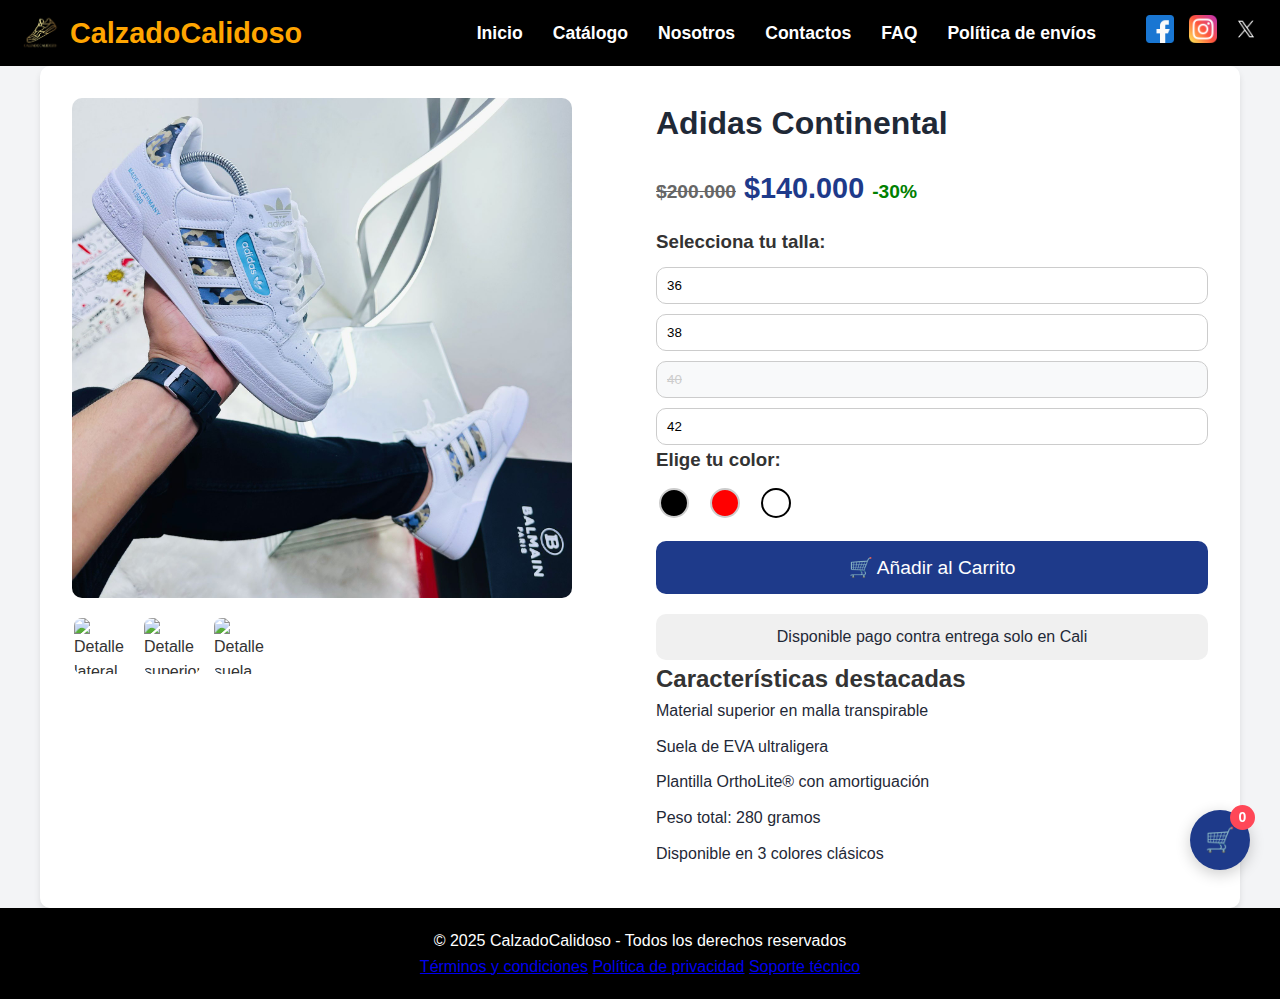
==== commit e0576e7e: "Update AdidasContinental.html" ====
--- a/AdidasContinental.html
+++ b/AdidasContinental.html
@@ -7,230 +7,324 @@
     <link rel="stylesheet" href="estilos_pagina_principal.css">
     <link rel="stylesheet" href="estilos_catalogo.css">
     <style>
-        /* Estilos adicionales específicos para esta página */
+        :root {
+            --primary: #1E3A8A;
+            --primary-hover: #0F2C6B;
+            --light: #ffffff;
+            --dark: #1F2937;
+            --gray: #F3F4F6;
+            --radius: 10px;
+        }
+        
+        body {
+            font-family: Arial, sans-serif;
+            background-color: var(--gray);
+            margin: 0;
+            padding: 0;
+        }
+        
         .producto-detalle {
-            margin: 100px auto 40px;
+            display: flex;
             max-width: 1200px;
-            padding: 20px;
-        }
-
-        .producto-galeria {
-            display: grid;
-            gap: 20px;
-        }
-
+            margin: auto;
+            padding: 2rem;
+            background: var(--light);
+            border-radius: var(--radius);
+            box-shadow: 0 4px 6px rgba(0, 0, 0, 0.1);
+        }
+        
+        .galeria {
+            flex: 1;
+            display: flex;
+            flex-direction: column;
+        }
+        
+        .thumbnails {
+            display: flex;
+            flex-direction: row;
+            gap: 10px;
+            margin-top: 10px;
+        }
+        
+        .thumbnails img {
+            width: 60px;
+            height: 60px;
+            object-fit: cover;
+            cursor: pointer;
+            border-radius: var(--radius);
+            border: 2px solid transparent;
+        }
+        
+        .thumbnails img:hover {
+            border-color: var(--primary);
+        }
+        
         .imagen-principal img {
-            width: 100%;
-            height: 500px;
-            object-fit: cover;
-            border-radius: 12px;
-            box-shadow: 0 4px 15px rgba(0,0,0,0.1);
-        }
-
-        .thumbnails {
-            display: grid;
-            grid-template-columns: repeat(3, 1fr);
-            gap: 15px;
-        }
-
-        .thumbnails img {
-            width: 100%;
-            height: 120px;
-            object-fit: cover;
-            border-radius: 8px;
-            cursor: pointer;
-            transition: transform 0.3s ease;
-        }
-
-        .thumbnails img:hover {
-            transform: scale(1.05);
-        }
-
+            width: 500px;
+            height: auto;
+            border-radius: var(--radius);
+        }
+        
         .producto-info {
-            margin-top: 30px;
-            padding: 20px;
-            background: #ffffff;
-            border-radius: 12px;
-            box-shadow: 0 4px 15px rgba(0,0,0,0.1);
-        }
-
-        .selectores {
-            display: grid;
-            gap: 25px;
-            margin: 25px 0;
-        }
-
+            flex: 1;
+            padding-left: 2rem;
+        }
+        
+        h1 {
+            font-size: 2rem;
+            color: var(--dark);
+        }
+        
+        .precio {
+            font-size: 1.8rem;
+            color: var(--primary);
+            font-weight: bold;
+            margin: 1rem 0;
+        }
+        
+        .precio-original {
+            text-decoration: line-through;
+            color: #666;
+            font-size: 1.2rem;
+        }
+        
+        .descuento {
+            color: green;
+            font-size: 1.2rem;
+            font-weight: bold;
+        }
+        
         .talla-lista {
             display: flex;
-            flex-direction: column;
-            gap: 8px;
-            max-height: 250px;
-            overflow-y: auto;
-            padding-right: 10px;
-        }
-
-        .color-btn {
-            padding: 5px;
-            border: 2px solid transparent;
+            gap: 10px;
+            margin-top: 10px;
+        }
+        
+        .talla-item {
+            padding: 10px;
+            border: 1px solid #ccc;
+            border-radius: var(--radius);
+            cursor: pointer;
+            background-color: var(--light);
+        }
+        
+        .talla-item[disabled] {
+            text-decoration: line-through;
+            color: #ccc;
+            cursor: not-allowed;
+        }
+        
+        .talla-item.selected {
+            border-color: var(--primary);
+            background-color: var(--primary);
+            color: var(--light);
+        }
+        
+        .btn-carrito {
+            width: 100%;
+            padding: 15px;
+            background: var(--primary);
+            color: var(--light);
+            border: none;
+            border-radius: var(--radius);
+            font-size: 1.2rem;
+            margin-top: 20px;
+            cursor: pointer;
+        }
+        
+        .btn-carrito:hover {
+            background: var(--primary-hover);
+        }
+        
+        .descripcion ul {
+            list-style-type: none;
+            padding: 0;
+        }
+        
+        .descripcion ul li {
+            font-size: 1rem;
+            color: var(--dark);
+            margin-bottom: 10px;
+        }
+        
+        .pago-contra-entrega {
+            margin-top: 20px;
+            font-size: 1rem;
+            color: var(--dark);
+            background-color: #f0f0f0;
+            padding: 10px;
+            border-radius: var(--radius);
+            text-align: center;
+        }
+        
+        .color-circle {
+            width: 30px;
+            height: 30px;
             border-radius: 50%;
-            transition: all 0.3s ease;
-        }
-
-        .color-btn.selected {
-            border-color: #1E3A8A;
-            transform: scale(1.1);
-        }
-
-        .btn-carrito {
-            background: #1E3A8A;
-            color: white;
-            padding: 15px 30px;
-            font-size: 1.1em;
-        }
-
-        .btn-carrito:hover {
-            background: #142c71;
+            border: 2px solid #ccc;
+        }
+        
+        .color-btn.selected .color-circle {
+            border: 3px solid var(--primary);
+        }
+        
+        @media (max-width: 768px) {
+            .producto-detalle {
+                flex-direction: column;
+                padding: 1rem;
+            }
+            .producto-info {
+                padding-left: 0;
+                margin-top: 1rem;
+            }
+            .imagen-principal img {
+                width: 100%;
+            }
         }
     </style>
 </head>
 <body>
 
-<!-- Navbar Actualizado -->
-<header class="navbar">
-    <div class="navbar-logo">
-        <img src="logo.png" alt="Logo CalzadoCalidoso">
-        <span>CalzadoCalidoso</span>
+    <!-- Navbar Actualizado -->
+    <header class="navbar">
+        <div class="navbar-logo">
+            <img src="logo.png" alt="Logo CalzadoCalidoso">
+            <span>CalzadoCalidoso</span>
+        </div>
+    
+        <ul class="navbar-menu" id="navbar-menu">
+            <li><a href="index.html">Inicio</a></li>
+            <li><a href="catalogo.html">Catálogo</a></li>
+            <li><a href="#">Nosotros</a></li>
+            <li><a href="contacto.html">Contactos</a></li>
+            <li><a href="#">FAQ</a></li>
+            <li><a href="#">Política de envíos</a></li>
+            <li class="social-icons">
+                <a href="https://www.facebook.com/"><img src="facebook.png" alt="Facebook"></a>
+                <a href="https://www.instagram.com/"><img src="instagram.png" alt="Instagram"></a>
+                <a href="https://www.x.com/"><img src="X.png" alt="Twitter"></a>
+            </li>
+        </ul>
+    
+        <div class="navbar-hamburger" id="hamburger-icon">
+            <div class="bar"></div>
+            <div class="bar"></div>
+            <div class="bar"></div>
+        </div>
+    </header>
+    
+    <!-- Contenido Principal -->
+    <main class="producto-detalle">
+        <section class="galeria">
+            <div class="imagen-principal">
+                <img src="AdidasContinental.jpeg" alt="Adidas Continental">
+            </div>
+            <div class="thumbnails">
+                <img src="detalle1.jpg" alt="Detalle lateral">
+                <img src="detalle2.jpg" alt="Detalle superior">
+                <img src="detalle3.jpg" alt="Detalle suela">
+            </div>
+        </section>
+    
+        <section class="producto-info">
+            <h1>Adidas Continental</h1>
+            <div class="precio">
+                <span class="precio-original">$200.000</span>
+                <span>$140.000</span>
+                <span class="descuento">-30%</span>
+            </div>
+    
+            <div class="selectores">
+                <div class="talla-selector">
+                    <h3>Selecciona tu talla:</h3>
+                    <div class="talla-lista">
+                        <button class="talla-item" data-talla="36">36</button>
+                        <button class="talla-item" data-talla="38">38</button>
+                        <button class="talla-item" data-talla="40" disabled>40</button>
+                        <button class="talla-item" data-talla="42">42</button>
+                    </div>
+                </div>
+    
+                <div class="color-selector">
+                    <h3>Elige tu color:</h3>
+                    <div class="colores">
+                        <button class="color-btn" data-color="negro">
+                            <div class="color-circle" style="background: #000"></div>
+                        </button>
+                        <button class="color-btn" data-color="rojo">
+                            <div class="color-circle" style="background: #FF0000"></div>
+                        </button>
+                        <button class="color-btn" data-color="blanco">
+                            <div class="color-circle" style="background: #FFF; border: 2px solid #000"></div>
+                        </button>
+                    </div>
+                </div>
+            </div>
+    
+            <button class="btn-carrito" onclick="addToCart('Adidas Continental', 140000)">
+                🛒 Añadir al Carrito
+            </button>
+
+            <div class="pago-contra-entrega">
+                Disponible pago contra entrega solo en Cali
+            </div>
+    
+            <article class="descripcion">
+                <h2>Características destacadas</h2>
+                <ul>
+                    <li>Material superior en malla transpirable</li>
+                    <li>Suela de EVA ultraligera</li>
+                    <li>Plantilla OrthoLite® con amortiguación</li>
+                    <li>Peso total: 280 gramos</li>
+                    <li>Disponible en 3 colores clásicos</li>
+                </ul>
+            </article>
+        </section>
+    </main>
+    <footer class="site-footer">
+        <div class="footer-content">
+            <p>© 2025 CalzadoCalidoso - Todos los derechos reservados</p>
+            <nav>
+                <a href="#">Términos y condiciones</a>
+                <a href="#">Política de privacidad</a>
+                <a href="#">Soporte técnico</a>
+            </nav>
+        </div>
+    </footer>
+    
+    <!-- Carrito Flotante -->
+    <div class="carrito-flotante">
+        <div class="carrito-icono" onclick="toggleCarrito()">
+            🛒
+            <span class="carrito-contador">0</span>
+        </div>
+        
+        <div class="carrito-contenido">
+            <h3>Tu selección</h3>
+            <div class="carrito-items"></div>
+            <div class="carrito-total">
+                Total: $<span>0</span>
+            </div>
+            <button class="btn-comprar" onclick="finalizarCompra()">💬 Completar pedido</button>
+        </div>
     </div>
-
-    <ul class="navbar-menu" id="navbar-menu">
-        <li><a href="index.html">Inicio</a></li>
-        <li><a href="catalogo.html">Catálogo</a></li>
-        <li><a href="#">Nosotros</a></li>
-        <li><a href="contacto.html">Contactos</a></li>
-        <li><a href="#">FAQ</a></li>
-        <li><a href="#">Política de envíos</a></li>
-        <li class="social-icons">
-            <a href="https://www.facebook.com/"><img src="facebook.png" alt="Facebook"></a>
-            <a href="https://www.instagram.com/"><img src="instagram.png" alt="Instagram"></a>
-            <a href="https://www.x.com/"><img src="X.png" alt="Twitter"></a>
-        </li>
-    </ul>
-
-    <div class="navbar-hamburger" id="hamburger-icon">
-        <div class="bar"></div>
-        <div class="bar"></div>
-        <div class="bar"></div>
-    </div>
-</header>
-
-<!-- Contenido Principal -->
-<main class="producto-detalle">
-    <section class="producto-galeria">
-        <div class="imagen-principal">
-            <img src="AdidasContinental.jpeg" alt="Adidas Continental">
-        </div>
-        <div class="thumbnails">
-            <img src="detalle1.jpg" alt="Detalle lateral">
-            <img src="detalle2.jpg" alt="Detalle superior">
-            <img src="detalle3.jpg" alt="Detalle suela">
-        </div>
-    </section>
-
-    <section class="producto-info">
-        <h1>Adidas Continental</h1>
-        <div class="precio">
-            <span>$140.000</span>
-            <small>IVA incluido</small>
-        </div>
-
-        <div class="selectores">
-            <div class="talla-selector">
-                <h3>Selecciona tu talla:</h3>
-                <div class="talla-lista">
-                    <button class="talla-item" data-talla="36">36</button>
-                    <button class="talla-item" data-talla="38">38</button>
-                    <button class="talla-item" data-talla="40" disabled>40 - Agotado</button>
-                    <button class="talla-item" data-talla="42">42</button>
-                </div>
-            </div>
-
-            <div class="color-selector">
-                <h3>Elige tu color:</h3>
-                <div class="colores">
-                    <button class="color-btn" data-color="negro">
-                        <div class="color-circle" style="background: #000"></div>
-                    </button>
-                    <button class="color-btn" data-color="rojo">
-                        <div class="color-circle" style="background: #FF0000"></div>
-                    </button>
-                    <button class="color-btn" data-color="blanco">
-                        <div class="color-circle" style="background: #FFF; border: 1px solid #eee"></div>
-                    </button>
-                </div>
-            </div>
-        </div>
-
-        <button class="btn-carrito" onclick="addToCart('Adidas Continental', 140000)">
-            🛒 Añadir al Carrito
-        </button>
-
-        <article class="descripcion">
-            <h2>Características destacadas</h2>
-            <ul>
-                <li>Material superior en malla transpirable</li>
-                <li>Suela de EVA ultraligera</li>
-                <li>Plantilla OrthoLite® con amortiguación</li>
-                <li>Peso total: 280 gramos</li>
-                <li>Disponible en 3 colores clásicos</li>
-            </ul>
-        </article>
-    </section>
-</main>
-
-<footer class="site-footer">
-    <div class="footer-content">
-        <p>© 2025 CalzadoCalidoso - Todos los derechos reservados</p>
-        <nav>
-            <a href="#">Términos y condiciones</a>
-            <a href="#">Política de privacidad</a>
-            <a href="#">Soporte técnico</a>
-        </nav>
-    </div>
-</footer>
-
-<!-- Carrito Flotante -->
-<div class="carrito-flotante">
-    <div class="carrito-icono" onclick="toggleCarrito()">
-        🛒
-        <span class="carrito-contador">0</span>
-    </div>
-    
-    <div class="carrito-contenido">
-        <h3>Tu selección</h3>
-        <div class="carrito-items"></div>
-        <div class="carrito-total">
-            Total: $<span>0</span>
-        </div>
-        <button class="btn-comprar" onclick="finalizarCompra()">💬 Completar pedido</button>
-    </div>
-</div>
-
-<script src="scripts.js"></script>
-<script>
-    // Inicialización de selectores
-    document.querySelectorAll('.talla-item:not([disabled])').forEach(btn => {
-        btn.addEventListener('click', function() {
-            document.querySelectorAll('.talla-item').forEach(t => t.classList.remove('selected'));
-            this.classList.add('selected');
+    
+    <script src="scripts.js"></script>
+    <script>
+        // Inicialización de selectores
+        document.querySelectorAll('.talla-item:not([disabled])').forEach(btn => {
+            btn.addEventListener('click', function() {
+                document.querySelectorAll('.talla-item').forEach(t => t.classList.remove('selected'));
+                this.classList.add('selected');
+            });
         });
-    });
-
-    document.querySelectorAll('.color-btn').forEach(btn => {
-        btn.addEventListener('click', function() {
-            document.querySelectorAll('.color-btn').forEach(c => c.classList.remove('selected'));
-            this.classList.add('selected');
+    
+        document.querySelectorAll('.color-btn').forEach(btn => {
+            btn.addEventListener('click', function() {
+                document.querySelectorAll('.color-btn').forEach(c => c.classList.remove('selected'));
+                this.classList.add('selected');
+            });
         });
-    });
-</script>
+    </script>
 </body>
 </html>
--- a/estilos_pagina_principal.css
+++ b/estilos_pagina_principal.css
@@ -492,3 +492,263 @@
 .back-to-top:hover {
     background-color: #e68900;
 }
+
+/* ===== ESTILOS ESPECÍFICOS PÁGINA PRODUCTO ===== */
+.producto-detalle {
+    margin: 80px auto 0;
+    max-width: 1200px;
+    padding: 20px;
+}
+
+.producto-galeria {
+    display: grid;
+    gap: 15px;
+}
+
+.imagen-principal img {
+    width: 100%;
+    height: 500px;
+    object-fit: cover;
+    border-radius: 10px;
+}
+
+.thumbnails {
+    display: grid;
+    grid-template-columns: repeat(3, 1fr);
+    gap: 10px;
+}
+
+.thumbnails img {
+    width: 100%;
+    height: 120px;
+    object-fit: cover;
+    cursor: pointer;
+    border-radius: 8px;
+}
+
+/* Corrección de z-index para navbar */
+.navbar {
+    position: relative;
+    z-index: 1000;
+}
+
+@media (max-width: 1024px) {
+    .navbar-menu {
+        z-index: 1001;
+    }
+    
+    .producto-detalle {
+        margin-top: 60px;
+        padding: 15px;
+    }
+    
+    .imagen-principal img {
+        height: 300px;
+    }
+    
+    .thumbnails {
+        grid-template-columns: repeat(auto-fit, minmax(100px, 1fr));
+    }
+}
+
+/* Mejora de selectores */
+.tallas button.active {
+    background: #1E3A8A !important;
+    color: white !important;
+    border-color: #1E3A8A !important;
+}
+
+.color-selector button.active span {
+    box-shadow: 0 0 0 2px #1E3A8A;
+}
+/* Asegurar navbar sticky */
+.navbar {
+    position: sticky;
+    top: 0;
+    z-index: 1000;
+}
+
+/* Corrección menú móvil */
+@media (max-width: 768px) {
+    .navbar-menu {
+        top: 60px !important;
+        right: 10px !important;
+    }
+}
+/* Selector de Color */
+.colores {
+    display: flex;
+    gap: 15px;
+    margin-top: 10px;
+}
+
+.color-btn {
+    padding: 3px;
+    border: none;
+    background: none;
+    cursor: pointer;
+}
+
+.color-circle {
+    width: 40px;
+    height: 40px;
+    border-radius: 50%;
+    transition: all 0.3s ease;
+}
+
+.color-btn.selected .color-circle {
+    transform: scale(1.2);
+    box-shadow: 0 0 0 2px #1E3A8A;
+}
+/* Selector de Tallas - Lista Vertical */
+.talla-lista {
+    display: flex;
+    flex-direction: column;
+    gap: 8px;
+    margin-top: 10px;
+    max-height: 200px;
+    overflow-y: auto;
+}
+
+.talla-item {
+    padding: 12px;
+    border: 1px solid #e0e0e0;
+    border-radius: 8px;
+    background: #ffffff;
+    text-align: left;
+    cursor: pointer;
+    transition: all 0.2s ease;
+    position: relative;
+}
+
+.talla-item:hover:not(:disabled) {
+    border-color: #1E3A8A;
+    transform: translateX(5px);
+}
+
+.talla-item.selected {
+    background: #1E3A8A;
+    color: white;
+    border-color: #1E3A8A;
+}
+
+.talla-item:disabled {
+    background: #f8f9fa;
+    color: #bdbdbd;
+    cursor: not-allowed;
+}
+
+.talla-item.selected::after {
+    content: "✓";
+    position: absolute;
+    right: 15px;
+    font-weight: bold;
+}
+/* Carrito Flotante */
+.carrito-flotante {
+    position: fixed;
+    bottom: 30px;
+    right: 30px;
+    z-index: 1000;
+}
+
+.carrito-icono {
+    background: #1E3A8A;
+    color: white;
+    width: 60px;
+    height: 60px;
+    border-radius: 50%;
+    display: flex;
+    align-items: center;
+    justify-content: center;
+    font-size: 24px;
+    cursor: pointer;
+    box-shadow: 0 4px 15px rgba(0,0,0,0.2);
+    transition: all 0.3s ease;
+    position: relative;
+}
+
+.carrito-icono:hover {
+    transform: scale(1.1);
+}
+
+.carrito-contador {
+    position: absolute;
+    top: -5px;
+    right: -5px;
+    background: #ff4757;
+    color: white;
+    width: 25px;
+    height: 25px;
+    border-radius: 50%;
+    font-size: 14px;
+    display: flex;
+    align-items: center;
+    justify-content: center;
+    font-weight: bold;
+}
+
+.carrito-contenido {
+    position: absolute;
+    bottom: 70px;
+    right: 0;
+    width: 320px;
+    background: white;
+    border-radius: 12px;
+    padding: 20px;
+    box-shadow: 0 10px 20px rgba(0,0,0,0.15);
+    display: none;
+    max-height: 70vh;
+    overflow-y: auto;
+}
+
+.carrito-contenido.mostrar {
+    display: block;
+    animation: slideIn 0.3s ease;
+}
+
+@keyframes slideIn {
+    from { transform: translateY(20px); opacity: 0; }
+    to { transform: translateY(0); opacity: 1; }
+}
+
+.carrito-items {
+    margin: 15px 0;
+}
+
+.carrito-item {
+    display: flex;
+    justify-content: space-between;
+    align-items: center;
+    padding: 10px 0;
+    border-bottom: 1px solid #eee;
+}
+
+.btn-comprar {
+    width: 100%;
+    padding: 12px;
+    background: #25D366;
+    color: white;
+    border: none;
+    border-radius: 8px;
+    margin-top: 15px;
+    cursor: pointer;
+    transition: background 0.3s ease;
+}
+
+.btn-comprar:hover {
+    background: #1da851;
+}
+/* CSS para Notificación */
+.notificacion {
+    position: fixed;
+    bottom: 100px;
+    right: 30px;
+    background: #1E3A8A;
+    color: white;
+    padding: 15px 25px;
+    border-radius: 8px;
+    animation: slideIn 0.3s ease;
+    z-index: 1000;
+    box-shadow: 0 4px 15px rgba(0,0,0,0.2);
+}
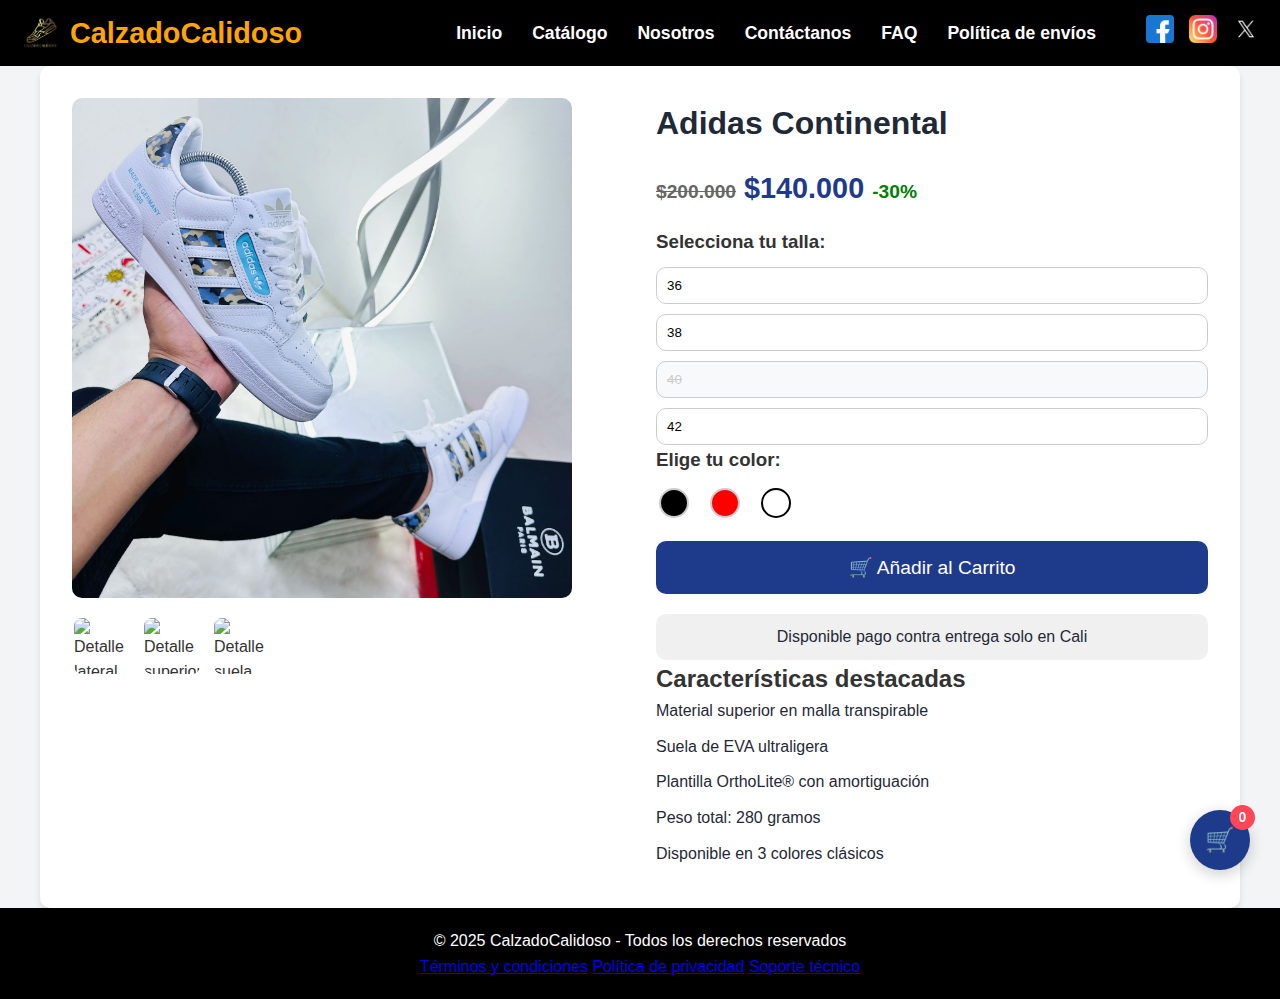
==== commit a665c71e: "Update AdidasContinental.html" ====
--- a/AdidasContinental.html
+++ b/AdidasContinental.html
@@ -192,13 +192,14 @@
             <span>CalzadoCalidoso</span>
         </div>
     
-        <ul class="navbar-menu" id="navbar-menu">
-            <li><a href="index.html">Inicio</a></li>
-            <li><a href="catalogo.html">Catálogo</a></li>
-            <li><a href="#">Nosotros</a></li>
-            <li><a href="contacto.html">Contactos</a></li>
-            <li><a href="#">FAQ</a></li>
-            <li><a href="#">Política de envíos</a></li>
+    <!-- Menú de navegación -->
+    <ul class="navbar-menu" id="navbar-menu">
+        <li><a href="index.html">Inicio</a></li>
+        <li><a href="catalogo.html">Catálogo</a></li>
+        <li><a href="nosotros.html">Nosotros</a></li>
+        <li><a href="contacto.html">Contáctanos</a></li>
+        <li><a href="#">FAQ</a></li>
+        <li><a href="#">Política de envíos</a></li>
             <li class="social-icons">
                 <a href="https://www.facebook.com/"><img src="facebook.png" alt="Facebook"></a>
                 <a href="https://www.instagram.com/"><img src="instagram.png" alt="Instagram"></a>
